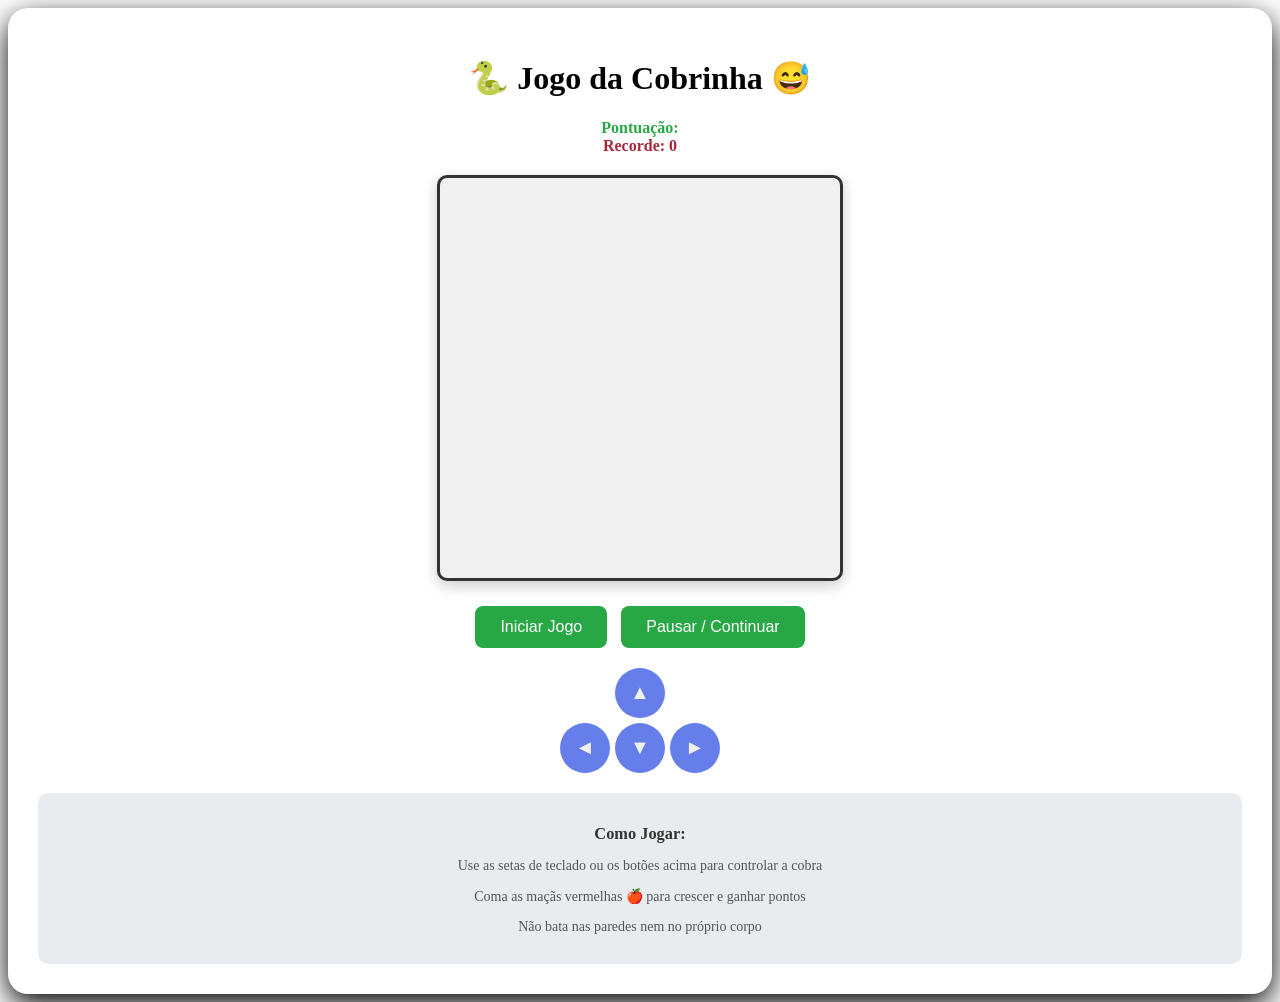
==== index.html @ efb4b83f "llll" ====
<!DOCTYPE html>

<html lang="pt-br">
    <head>
        <meta charset="UTF-8">
        <!--
             <meta charset> Define o conjunto de caracteres (enconding) 
             da página. UTF-8 garante que acentos e caracteres especiais
             apareçam corretamente.
        -->
        <meta name="viewport" content="width=device-width, initial-scale=1.0">
        
        <!--
        <meta viewport>:  esta tag é imortante para sites que devem funcionar
        em dispositivos móveis (celular). width-device -> garate que a
        largura da página vai ser adaptar à largura do dispositivo.
        initial-scale=1 -> não aplica zoom automático ao abrir a página. 
        Sem ela o celular vai tentar mostrar a página como se fosse um computador
        -->
        <title>Jogo da Cobrinha</title>

        <!--
        Estilos e CSS vão ficar abaixo desta linha - Próxima Aual
        -->

        <style>

            .container {
              text-align: center;  
              background-color: white;
              padding: 30px;
              border-radius: 20px;
              box-shadow: 0px 10px 30px black;
            }

            .info {
                font-size: 1em;
            }

            .pontuacao {
                font-weight: bold;
                color: #28a745;
            }

            .recorde {
                font-weight: bold;
                color: #a72839;  
            }

            #canvas{
                border: 3px solid #333;
                border-radius:  10px;
                background-color: #F0F0F0;
                display: block;

                margin: 20px auto;
                box-shadow: 0px 5px 15px rgba(0, 0, 0, 0.2);
            }

            .controles {
                margin-top: 20px;
            }

            button {
                
                font-size: 16px;
                cursor: pointer;
                background-color: #28A745;

                padding: 12px 25px;
                color: white;
                border: none;
                border-radius: 8px;
                margin: 5px;
                transition: all 0.3s ease;
            }

            .teclas{
                display: grid;
                grid-template-columns: repeat(3, 50px);
                gap: 5px;
                justify-content: center;
                margin: 15px auto;
            }

            .tecla{
                width: 50px;
                height: 50px;
                background-color: #667eea;
                color: #F0F0F0;
                border: none;
                cursor: pointer;
                border-radius: 45px;
                font-size: 20px;
                display: flex;
                align-items: center;
                justify-content: center;
                font-weight: bold;
            }

            .tecla:active{
                background-color: #a72839;
            }

            .tecla.vazio{
                background-color: transparent;
                cursor: default;
            }

            .instrucoes {
                margin-top: 20px;
                padding: 15px;
                background-color: #e9ecef;
                border-radius: 10px;
                font-size: 14px;
                color: #555;
            }

            .instrucoes h3 {
                margin-bottom: 10px;
                color: #333;
            }

            /*   
            MEDIA QUERY - adaptação para celular
            É como definir renders diferentes para exibição em cinena (4K) vs 
            Celular na vertical
            */
            @media (max-width: 600px){
                h1 {
                    font-size: 1.8em;
                }
                .info {
                    font-size: 1em;
                }
            }

        </style>
    </head>
    <body>

        <div  class="container">
            <h1>&#128013;  Jogo da Cobrinha &#128517;</h1>

            <div class="info">

                <div class="pontuacao">
                    Pontuação: <span id="pontos"> </span>
                </div>

                <div class="recorde">
                    Recorde: <span id="recorde"> </span>
                </div>

            </div>
            <canvas id="canvas" width="400" height="400">
                <!--
                
                <canvas>: é um elemento especial para desenho 2D ou 3D. Por si só,
                é apenas um retângulo vazio. O JavaScript vai usar o "contexto 2D" 
                para desenhar a cobra, e comida, etc
                -->

            </canvas>

            <div  class="controles">
                
                <button onclick="iniciarJogo()">Iniciar Jogo</button>
                <button onclick="pausarJogo()">Pausar / Continuar</button>

            </div>

            <div class="teclas">

                <div class="tecla vazio"></div>
                <div class="tecla" onclick="mudarDirecao('cima')" >&#9650;</div>
                <div class="tecla vazio"></div>
                <div class="tecla" onclick="mudarDirecao('esquerda')" >&#9668;</div>
                <div class="tecla" onclick="mudarDirecao('baixo')" >&#9660;</div>
                <div class="tecla" onclick="mudarDirecao('direita')" >&#9658;</div>

            </div>

            <div class="instrucoes">
                <h3>Como Jogar:</h3>
                <p>Use as setas de teclado ou os botões acima para controlar a cobra</p>
                <p>Coma as maçãs vermelhas &#127822; para crescer e ganhar pontos</p>
                <p>Não bata nas paredes nem no próprio corpo</p>
            </div>

        </div>

        <script>

            //=============================
            // CONFIGURAÇÕES DO JOGO
            //=============================
            const canvas = document.getElementById('canvas');
            const ctx = canvas.getContext('2d');
            // tamanho de cada quadrado no jogo
            const tamanhoQuadrado = 20;
            // quantos quadrados cabem na largura e altura do espaço 2D
            const quantidadeQuadrados = canvas.width / tamanhoQuadrado;

            //============================
            // Variáveis do Jogo
            //============================
            let cobra;              // Array (vetor) que guarda as posições da cobra
            let direcao;            // Direção atual da cobra
            let proximaDirecao;     // Próxima direção (evita viradas impossíveis)
            let comida;             // Posição da comida
            let pontos;             // Pontuação atual
            let recorde;            // Melhor pontuação
            let jogoAtivo;          // Se o jogo está rodando
            let jogoPausado;        // Se o jogo está pausado
            let intervaloJogo;      // Controla a velocidade do jogo

            //==============================
            // Carregar recorde do Navegador
            //==============================
            recorde = localStorage.getItem('recordeCobrinha') || 0;
            document.getElementById('recorde').textContent = recorde;

            //==============================
            // Função para inicar o Jogo
            //==============================
            function iniciarJogo(){
                cobra = [
                    { x: 10, y: 10},
                    { x: 9,  y: 10},
                    { x: 8,  y: 10},
                ];

                direcao = 'direita';
                proximaDirecao = 'direita';
                pontos = 0;
                jogoAtivo = true;
                jogoPausado = false;

                document.getElementById('pontos').textContent = pontos;

                gerarComida();

                //Limpar o intervalo anterior se existir
                if(intervaloJogo){
                    clearInterval(intervaloJogo);
                }

                //executa a função atualizarJogo a cada 100 milisegundos
                intervaloJogo = setInterval(atualizarJogo, 700);
            }


            //===================================
            // FUNÇÃO PRINCIPAL DO JOGO ( LOOP )
            //===================================
            function atualizarJogo(){
               if(!jogoAtivo || jogoPausado){
                    return;
               }

               direcao = proximaDirecao;
                
               let cabeca = {...cobra[0]} 

               //Mover a cabeça na direção atual
               switch(direcao){
                    case 'cima':
                        cabeca.y--;
                        break;
                    
                    case 'baixo':
                        cabeca.y++;
                        break;

                    case 'esquerda':
                        cabeca.x--;
                        break;

                    case 'direita':
                        cabeca.x++;
                        break;
               }

               // verificar colisão com paredes (esquerda ou direita)
               if(cabeca.x < 0 || cabeca.x >= quantidadeQuadrados){
                    fimDeJogo();
                    return;
               }

               //verificar colisão com paredes (cima ou abaixo)
                if(cabeca.y < 0 || cabeca.y >= quantidadeQuadrados){
                    fimDeJogo();
                    return;
               }


               
               //VERIFICA COLISÃO COM O PROPPRIO CORPO 
                 for(let i = 0; i < cobra.length; i++){
                     let pedacoCorpo = cobra [i];

                     if(cabeca.x === pedacoCorpo.x && cabeca.y === pedacoCorpo.y){
                        fimDeJogo();
                        return;
                     }
                 }







               // adiciona nova cabeça
               cobra.unshift(cabeca);

              if(cabeca.x === comida.x && cabeca.y === comida.y){
                pontos = pontos +1;


                atualizarPainelPontos();
                gerarComida(); 

              }else{
                 cobra.pop();
              }

               desenhar();                
            }
            
            //==============
            // ATUALIZA OS VALORES DO PAINEL DE PONTUAÇÃO + RECORD  
            //=======================================================
            function atualizarPainelPontos(){
               document.getElementById('pontos').textContent = pontos;
                atualizarRecordePontuacao();
            }
             

            //=============================
            // ATUALIZAR OS VALORES DO RECORD DE PONTUAÇÃO
            //==============================
            function atualizarRecordePontos(){
               if(pontos > recorde){
                document.getElementById9('recorde').textContent = pontos;
                localStorage.setItem('recordeCobrinha', pontos);
               }
            }





            //============================
            // FIM DE JOGO
            //============================
            function fimDeJogo(){
                jogoAtivo = false;
                
                clearInterval(intervaloJogo);

                //Desenhar mensagm de FIM DE JOGO
                ctx.fillStyle = 'rgba(0, 0, 0, 0.7)';
                ctx.fillRect(0, 0, canvas.width, canvas.height);

                ctx.fillStyle = 'white';
                ctx.font = 'bold 40px Arial';
                ctx.textAlign = 'center';
                ctx.fillText('FIM DE JOGO', canvas.width / 2, canvas.height / 2);

                ctx.font = '20px Arial';
                ctx.fillText(`Pontuação: ${pontos}`, canvas.width / 2, (canvas.height / 2) + 50);
            }

            //=============================
            //FUNÇÃO PARA DESENHAR OS ELEMENTOS VISUAIS DO JOGO
            //=============================
            function desenhar(){
                // PASSO 1
                //Limpar o fundo do Canvas
                ctx.fillStyle = '#f0f0f0';
                ctx.fillRect(0, 0, canvas.width, canvas.height);

                // PASSO 2
                // Desenhar a grade (linhas de referência)
                ctx.strokeStyle = '#e0e0e0';
                ctx.lineWidth = 0.5;

                for(let i = 0; i <= quantidadeQuadrados; i++){
                        //Linha vertical
                        ctx.beginPath();
                        ctx.moveTo(i * tamanhoQuadrado, 0);
                        ctx.lineTo(i * tamanhoQuadrado, canvas.height);
                        ctx.stroke();

                        //Linha horizontal
                        ctx.beginPath();
                        ctx.moveTo(0, i * tamanhoQuadrado);
                        ctx.lineTo(canvas.width, i * tamanhoQuadrado);
                        ctx.stroke();
                } 

                // ----- PASSO 3: Desenhar a cobra ---------------------
                // forEach: outra forma de percorrer um array
                // "Para cada pedaço da cobra, faça..."
                cobra.forEach( (pedaco, indice) => {

                    let cor_do_pedaco = '#4CAF50';
                    if(indice === 0){
                        cor_do_pedaco = '#2d5016';
                    }
                    ctx.fillStyle = cor_do_pedaco;

                    ctx.fillRect(
                        pedaco.x * tamanhoQuadrado + 1,
                        pedaco.y * tamanhoQuadrado + 1,
                        tamanhoQuadrado -2,
                        tamanhoQuadrado -2
                    );

                    //Brilho (efeito de luz) - pequeno retangulo branco semi-transparente
                    ctx.fillStyle = 'rgba(255, 255, 255, 0.3)';
                    ctx.fillRect(
                        pedaco.x * tamanhoQuadrado + 2,
                        pedaco.y * tamanhoQuadrado + 2,
                        tamanhoQuadrado / 2,
                        tamanhoQuadrado / 2
                    );
                });


               //----  PASSO 4 - Desenhar a comida (círculo vermelho)
               ctx.fillStyle = '#dc3545';
               ctx.beginPath();
               ctx.arc(
                    comida.x * tamanhoQuadrado + tamanhoQuadrado / 2,
                    comida.y * tamanhoQuadrado + tamanhoQuadrado / 2,
                    tamanhoQuadrado / 2 - 2,
                    0,
                    Math.PI * 2
               );

                ctx.fill();
            }

            //=============================
            //==== GERAR COMIDA
            //=============================
            function gerarComida(){
                let posicaoValida = false;

                while(!posicaoValida){
                    //gera uma posição aleatória para a comida
                    comida = {
                        x : Math.floor(Math.random() * quantidadeQuadrados),
                        y : Math.floor(Math.random() * quantidadeQuadrados)
                    }

                    //verificar se a comida não está em cima da cobra
                    posicaoValida = true;
                    
                    for(let pedaco of cobra){
                        if(comida.x === pedaco.x && comida.y === pedaco.y ){
                            posicaoValida = false;
                            break;
                        }
                    }
                }
            }

            //=======================================================
            //  MUDA A DIREÇÃO DA COBRA - CIMA, BAIXO, ESQUE, DIREI
            //=======================================================
            function mudarDirecao(novaDirecao){
              
                if(novaDirecao === 'cima'    &&  direcao !== 'baixo'){
                    proximaDirecao = 'cima';
                }

                if(novaDirecao === 'baixo'    &&  direcao !== 'cima'){
                    proximaDirecao = 'baixo';
                }

                if(novaDirecao === 'esquerda'    &&  direcao !== 'direita'){
                    proximaDirecao = 'esquerda';
                }

                if(novaDirecao === 'direita'    &&  direcao !== 'esquerda'){
                    proximaDirecao = 'direita';
                }
            }
            

            //============================
            //    PAUSAR O JOGO
            //============================
            function pausarJogo(){
                if(!jogoAtivo){
                    return;
                }

                jogoPausado = !jogoPausado;

                if(jogoPausado){
                    clearInterval(intervaloJogo);

                    ctx.fillStyle = 'rgba(0, 0, 0, 0.7)';
                    ctx.fillRect(0, 0, canvas.width, canvas.height);

                    ctx.fillStyle = 'white';
                    ctx.font = '30px Arial';
                    ctx.textAlign = 'center';
                    ctx.fillText('PAUSADO!', canvas.width/2, canvas.height/2); 
                    
                }else{
                    intervaloJogo = setInterval(atualizarJogo, 500);
                }
              }

            //===========================
            //==== CONTROLE DE TECLADO
            //===========================
           document.addEventListener('keydown', function(event){
               
                if(event.key === 'ArrowDown'){
                    event.preventDefault();
                    mudarDirecao('baixo');
                }else if(event.key === 'ArrowUp'){
                    event.preventDefault();
                    mudarDirecao('cima');
                }else if(event.key === 'ArrowLeft'){
                    event.preventDefault();
                    mudarDirecao('esquerda');
                }else if(event.key === 'ArrowRight'){
                    event.preventDefault();
                    mudarDirecao('direita');
                }else if(event.key === ' '){
                    event.preventDefault();
                    pausarJogo();
                }
           });


        </script>

    </body>
</html>
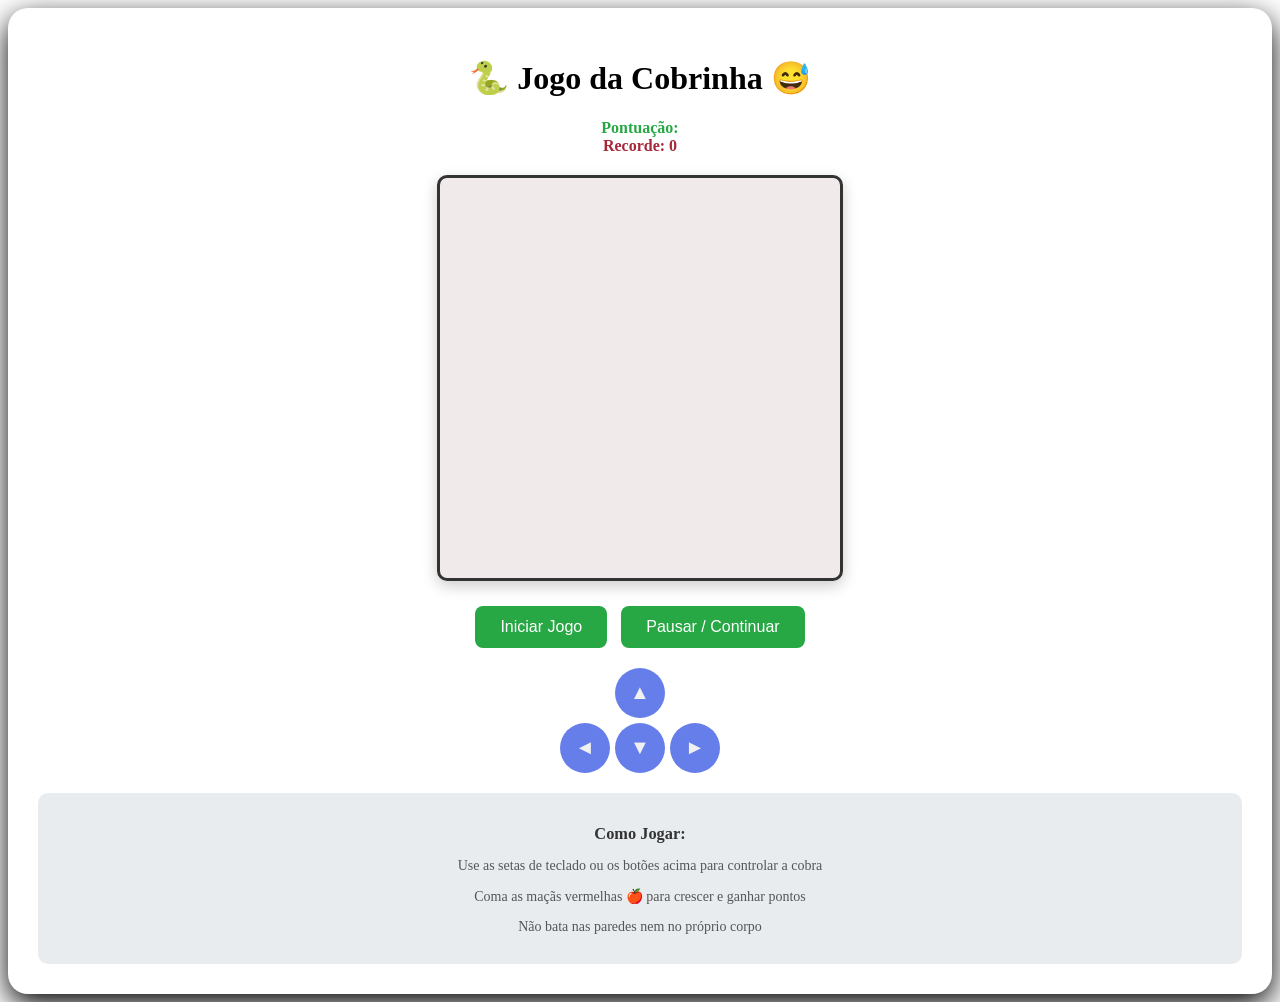
==== commit faf1c71f: "kkk" ====
--- a/index.html
+++ b/index.html
@@ -27,7 +27,7 @@
 
             .container {
               text-align: center;  
-              background-color: white;
+              background-color: rgb(255, 255, 255);
               padding: 30px;
               border-radius: 20px;
               box-shadow: 0px 10px 30px black;
@@ -50,9 +50,8 @@
             #canvas{
                 border: 3px solid #333;
                 border-radius:  10px;
-                background-color: #F0F0F0;
+                background-color: #f1eaea;
                 display: block;
-
                 margin: 20px auto;
                 box-shadow: 0px 5px 15px rgba(0, 0, 0, 0.2);
             }
@@ -213,7 +212,8 @@
             let recorde;            // Melhor pontuação
             let jogoAtivo;          // Se o jogo está rodando
             let jogoPausado;        // Se o jogo está pausado
-            let intervaloJogo;      // Controla a velocidade do jogo
+            let intervaloJogo;      // Controla o fluxo de execução principal, loop
+            let velocidade;         // Controla Velocidade do Jogo
 
             //==============================
             // Carregar recorde do Navegador
@@ -225,6 +225,7 @@
             // Função para inicar o Jogo
             //==============================
             function iniciarJogo(){
+                velocidade = 400;
                 cobra = [
                     { x: 10, y: 10},
                     { x: 9,  y: 10},
@@ -247,7 +248,7 @@
                 }
 
                 //executa a função atualizarJogo a cada 100 milisegundos
-                intervaloJogo = setInterval(atualizarJogo, 700);
+                intervaloJogo = setInterval(atualizarJogo, velocidade);
             }
 
 
@@ -294,64 +295,57 @@
                     return;
                }
 
-
-               
-               //VERIFICA COLISÃO COM O PROPPRIO CORPO 
-                 for(let i = 0; i < cobra.length; i++){
-                     let pedacoCorpo = cobra [i];
-
+               // verifica colisão com o próprio corpo
+               for(let i = 0;  i < cobra.length; i++){
+                    let pedacoCorpo = cobra[i];
+                    
                      if(cabeca.x === pedacoCorpo.x && cabeca.y === pedacoCorpo.y){
                         fimDeJogo();
                         return;
-                     }
-                 }
-
-
-
-
-
-
+                    }
+               }
 
                // adiciona nova cabeça
                cobra.unshift(cabeca);
-
-              if(cabeca.x === comida.x && cabeca.y === comida.y){
-                pontos = pontos +1;
-
-
-                atualizarPainelPontos();
-                gerarComida(); 
-
-              }else{
-                 cobra.pop();
-              }
-
+               if(cabeca.x === comida.x && cabeca.y === comida.y){
+                    pontos = pontos + 1;
+
+                    atualizarPainelPontos();
+                    gerarComida();
+                    incrementoVelocidade(); //TODO - Novo
+               }else{
+                  cobra.pop();
+               }
                desenhar();                
             }
+
+            function incrementoVelocidade(){
+                if(intervaloJogo){
+                    clearInterval(intervaloJogo);
+                }
+                velocidade = velocidade - 50;
+                intervaloJogo = setInterval(atualizarJogo, velocidade);
+            }
+
+            //============================
+            // ATUALIZA OS VALORES DO PAINEL DE PONTUAÇÃO + RECORD
+            //============================
+            function atualizarPainelPontos(){
+                document.getElementById('pontos').textContent = pontos;
+                atualizarRecordePontuacao();
+            }
+
+            //============================
+            // ATUALIZA OS VALORES DO RECORD DE PONTUAÇÃO
+            //============================
+            function atualizarRecordePontuacao(){
+                if(pontos > recorde){
+                    document.getElementById('recorde').textContent = pontos;
+                    localStorage.setItem('recordeCobrinha', pontos);
+                }
+            }
             
-            //==============
-            // ATUALIZA OS VALORES DO PAINEL DE PONTUAÇÃO + RECORD  
-            //=======================================================
-            function atualizarPainelPontos(){
-               document.getElementById('pontos').textContent = pontos;
-                atualizarRecordePontuacao();
-            }
-             
-
-            //=============================
-            // ATUALIZAR OS VALORES DO RECORD DE PONTUAÇÃO
-            //==============================
-            function atualizarRecordePontos(){
-               if(pontos > recorde){
-                document.getElementById9('recorde').textContent = pontos;
-                localStorage.setItem('recordeCobrinha', pontos);
-               }
-            }
-
-
-
-
-
+            
             //============================
             // FIM DE JOGO
             //============================
@@ -469,9 +463,9 @@
                 }
             }
 
-            //=======================================================
-            //  MUDA A DIREÇÃO DA COBRA - CIMA, BAIXO, ESQUE, DIREI
-            //=======================================================
+            //============================
+            //=====  MUDA A DIREÇÃO DA COBRA - CIMA, BAIXO, ESQUE, DIREI
+            //=============================
             function mudarDirecao(novaDirecao){
               
                 if(novaDirecao === 'cima'    &&  direcao !== 'baixo'){
@@ -493,7 +487,7 @@
             
 
             //============================
-            //    PAUSAR O JOGO
+            //==== PAUSAR O JOGO
             //============================
             function pausarJogo(){
                 if(!jogoAtivo){
@@ -514,9 +508,9 @@
                     ctx.fillText('PAUSADO!', canvas.width/2, canvas.height/2); 
                     
                 }else{
-                    intervaloJogo = setInterval(atualizarJogo, 500);
-                }
-              }
+                    intervaloJogo = setInterval(atualizarJogo, velocidade);
+                }
+            }
 
             //===========================
             //==== CONTROLE DE TECLADO
@@ -545,4 +539,6 @@
         </script>
 
     </body>
-</html>+    </html>
+
+           
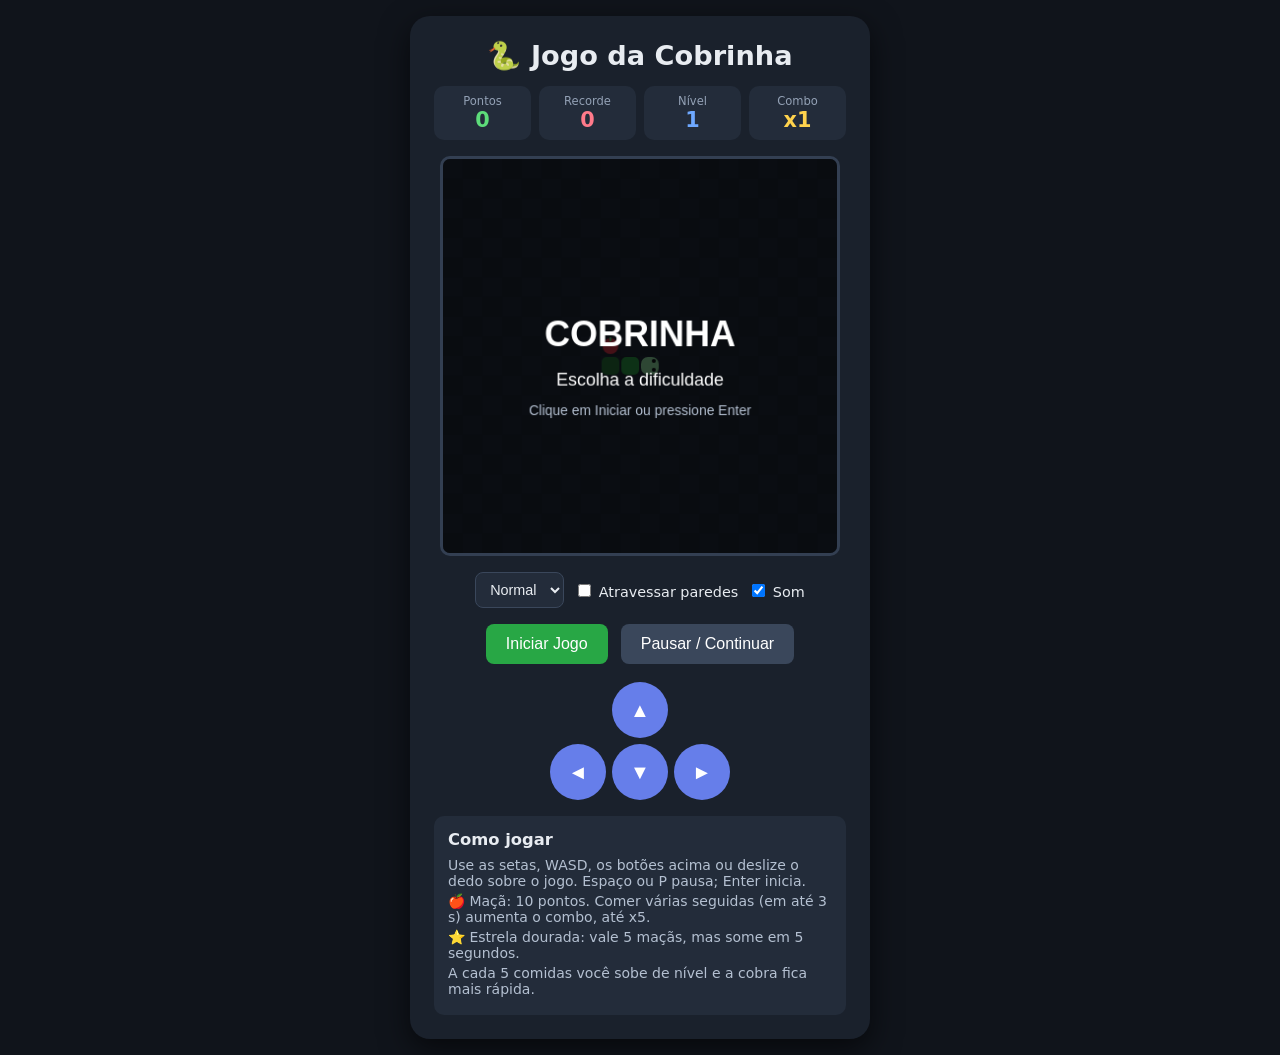
==== commit 3165245e: "versão claude" ====
--- a/index.html
+++ b/index.html
@@ -1,544 +1,533 @@
 <!DOCTYPE html>
-
 <html lang="pt-br">
-    <head>
-        <meta charset="UTF-8">
-        <!--
-             <meta charset> Define o conjunto de caracteres (enconding) 
-             da página. UTF-8 garante que acentos e caracteres especiais
-             apareçam corretamente.
-        -->
-        <meta name="viewport" content="width=device-width, initial-scale=1.0">
-        
-        <!--
-        <meta viewport>:  esta tag é imortante para sites que devem funcionar
-        em dispositivos móveis (celular). width-device -> garate que a
-        largura da página vai ser adaptar à largura do dispositivo.
-        initial-scale=1 -> não aplica zoom automático ao abrir a página. 
-        Sem ela o celular vai tentar mostrar a página como se fosse um computador
-        -->
-        <title>Jogo da Cobrinha</title>
-
-        <!--
-        Estilos e CSS vão ficar abaixo desta linha - Próxima Aual
-        -->
-
-        <style>
-
-            .container {
-              text-align: center;  
-              background-color: rgb(255, 255, 255);
-              padding: 30px;
-              border-radius: 20px;
-              box-shadow: 0px 10px 30px black;
-            }
-
-            .info {
-                font-size: 1em;
-            }
-
-            .pontuacao {
-                font-weight: bold;
-                color: #28a745;
-            }
-
-            .recorde {
-                font-weight: bold;
-                color: #a72839;  
-            }
-
-            #canvas{
-                border: 3px solid #333;
-                border-radius:  10px;
-                background-color: #f1eaea;
-                display: block;
-                margin: 20px auto;
-                box-shadow: 0px 5px 15px rgba(0, 0, 0, 0.2);
-            }
-
-            .controles {
-                margin-top: 20px;
-            }
-
-            button {
-                
-                font-size: 16px;
-                cursor: pointer;
-                background-color: #28A745;
-
-                padding: 12px 25px;
-                color: white;
-                border: none;
-                border-radius: 8px;
-                margin: 5px;
-                transition: all 0.3s ease;
-            }
-
-            .teclas{
-                display: grid;
-                grid-template-columns: repeat(3, 50px);
-                gap: 5px;
-                justify-content: center;
-                margin: 15px auto;
-            }
-
-            .tecla{
-                width: 50px;
-                height: 50px;
-                background-color: #667eea;
-                color: #F0F0F0;
-                border: none;
-                cursor: pointer;
-                border-radius: 45px;
-                font-size: 20px;
-                display: flex;
-                align-items: center;
-                justify-content: center;
-                font-weight: bold;
-            }
-
-            .tecla:active{
-                background-color: #a72839;
-            }
-
-            .tecla.vazio{
-                background-color: transparent;
-                cursor: default;
-            }
-
-            .instrucoes {
-                margin-top: 20px;
-                padding: 15px;
-                background-color: #e9ecef;
-                border-radius: 10px;
-                font-size: 14px;
-                color: #555;
-            }
-
-            .instrucoes h3 {
-                margin-bottom: 10px;
-                color: #333;
-            }
-
-            /*   
-            MEDIA QUERY - adaptação para celular
-            É como definir renders diferentes para exibição em cinena (4K) vs 
-            Celular na vertical
-            */
-            @media (max-width: 600px){
-                h1 {
-                    font-size: 1.8em;
-                }
-                .info {
-                    font-size: 1em;
-                }
-            }
-
-        </style>
-    </head>
-    <body>
-
-        <div  class="container">
-            <h1>&#128013;  Jogo da Cobrinha &#128517;</h1>
-
-            <div class="info">
-
-                <div class="pontuacao">
-                    Pontuação: <span id="pontos"> </span>
-                </div>
-
-                <div class="recorde">
-                    Recorde: <span id="recorde"> </span>
-                </div>
-
-            </div>
-            <canvas id="canvas" width="400" height="400">
-                <!--
-                
-                <canvas>: é um elemento especial para desenho 2D ou 3D. Por si só,
-                é apenas um retângulo vazio. O JavaScript vai usar o "contexto 2D" 
-                para desenhar a cobra, e comida, etc
-                -->
-
-            </canvas>
-
-            <div  class="controles">
-                
-                <button onclick="iniciarJogo()">Iniciar Jogo</button>
-                <button onclick="pausarJogo()">Pausar / Continuar</button>
-
-            </div>
-
-            <div class="teclas">
-
-                <div class="tecla vazio"></div>
-                <div class="tecla" onclick="mudarDirecao('cima')" >&#9650;</div>
-                <div class="tecla vazio"></div>
-                <div class="tecla" onclick="mudarDirecao('esquerda')" >&#9668;</div>
-                <div class="tecla" onclick="mudarDirecao('baixo')" >&#9660;</div>
-                <div class="tecla" onclick="mudarDirecao('direita')" >&#9658;</div>
-
-            </div>
-
-            <div class="instrucoes">
-                <h3>Como Jogar:</h3>
-                <p>Use as setas de teclado ou os botões acima para controlar a cobra</p>
-                <p>Coma as maçãs vermelhas &#127822; para crescer e ganhar pontos</p>
-                <p>Não bata nas paredes nem no próprio corpo</p>
-            </div>
-
-        </div>
-
-        <script>
-
-            //=============================
-            // CONFIGURAÇÕES DO JOGO
-            //=============================
-            const canvas = document.getElementById('canvas');
-            const ctx = canvas.getContext('2d');
-            // tamanho de cada quadrado no jogo
-            const tamanhoQuadrado = 20;
-            // quantos quadrados cabem na largura e altura do espaço 2D
-            const quantidadeQuadrados = canvas.width / tamanhoQuadrado;
-
-            //============================
-            // Variáveis do Jogo
-            //============================
-            let cobra;              // Array (vetor) que guarda as posições da cobra
-            let direcao;            // Direção atual da cobra
-            let proximaDirecao;     // Próxima direção (evita viradas impossíveis)
-            let comida;             // Posição da comida
-            let pontos;             // Pontuação atual
-            let recorde;            // Melhor pontuação
-            let jogoAtivo;          // Se o jogo está rodando
-            let jogoPausado;        // Se o jogo está pausado
-            let intervaloJogo;      // Controla o fluxo de execução principal, loop
-            let velocidade;         // Controla Velocidade do Jogo
-
-            //==============================
-            // Carregar recorde do Navegador
-            //==============================
-            recorde = localStorage.getItem('recordeCobrinha') || 0;
-            document.getElementById('recorde').textContent = recorde;
-
-            //==============================
-            // Função para inicar o Jogo
-            //==============================
-            function iniciarJogo(){
-                velocidade = 400;
-                cobra = [
-                    { x: 10, y: 10},
-                    { x: 9,  y: 10},
-                    { x: 8,  y: 10},
-                ];
-
-                direcao = 'direita';
-                proximaDirecao = 'direita';
-                pontos = 0;
-                jogoAtivo = true;
-                jogoPausado = false;
-
-                document.getElementById('pontos').textContent = pontos;
-
-                gerarComida();
-
-                //Limpar o intervalo anterior se existir
-                if(intervaloJogo){
-                    clearInterval(intervaloJogo);
-                }
-
-                //executa a função atualizarJogo a cada 100 milisegundos
-                intervaloJogo = setInterval(atualizarJogo, velocidade);
-            }
-
-
-            //===================================
-            // FUNÇÃO PRINCIPAL DO JOGO ( LOOP )
-            //===================================
-            function atualizarJogo(){
-               if(!jogoAtivo || jogoPausado){
-                    return;
-               }
-
-               direcao = proximaDirecao;
-                
-               let cabeca = {...cobra[0]} 
-
-               //Mover a cabeça na direção atual
-               switch(direcao){
-                    case 'cima':
-                        cabeca.y--;
-                        break;
-                    
-                    case 'baixo':
-                        cabeca.y++;
-                        break;
-
-                    case 'esquerda':
-                        cabeca.x--;
-                        break;
-
-                    case 'direita':
-                        cabeca.x++;
-                        break;
-               }
-
-               // verificar colisão com paredes (esquerda ou direita)
-               if(cabeca.x < 0 || cabeca.x >= quantidadeQuadrados){
-                    fimDeJogo();
-                    return;
-               }
-
-               //verificar colisão com paredes (cima ou abaixo)
-                if(cabeca.y < 0 || cabeca.y >= quantidadeQuadrados){
-                    fimDeJogo();
-                    return;
-               }
-
-               // verifica colisão com o próprio corpo
-               for(let i = 0;  i < cobra.length; i++){
-                    let pedacoCorpo = cobra[i];
-                    
-                     if(cabeca.x === pedacoCorpo.x && cabeca.y === pedacoCorpo.y){
-                        fimDeJogo();
-                        return;
-                    }
-               }
-
-               // adiciona nova cabeça
-               cobra.unshift(cabeca);
-               if(cabeca.x === comida.x && cabeca.y === comida.y){
-                    pontos = pontos + 1;
-
-                    atualizarPainelPontos();
-                    gerarComida();
-                    incrementoVelocidade(); //TODO - Novo
-               }else{
-                  cobra.pop();
-               }
-               desenhar();                
-            }
-
-            function incrementoVelocidade(){
-                if(intervaloJogo){
-                    clearInterval(intervaloJogo);
-                }
-                velocidade = velocidade - 50;
-                intervaloJogo = setInterval(atualizarJogo, velocidade);
-            }
-
-            //============================
-            // ATUALIZA OS VALORES DO PAINEL DE PONTUAÇÃO + RECORD
-            //============================
-            function atualizarPainelPontos(){
-                document.getElementById('pontos').textContent = pontos;
-                atualizarRecordePontuacao();
-            }
-
-            //============================
-            // ATUALIZA OS VALORES DO RECORD DE PONTUAÇÃO
-            //============================
-            function atualizarRecordePontuacao(){
-                if(pontos > recorde){
-                    document.getElementById('recorde').textContent = pontos;
-                    localStorage.setItem('recordeCobrinha', pontos);
-                }
-            }
-            
-            
-            //============================
-            // FIM DE JOGO
-            //============================
-            function fimDeJogo(){
-                jogoAtivo = false;
-                
-                clearInterval(intervaloJogo);
-
-                //Desenhar mensagm de FIM DE JOGO
-                ctx.fillStyle = 'rgba(0, 0, 0, 0.7)';
-                ctx.fillRect(0, 0, canvas.width, canvas.height);
-
-                ctx.fillStyle = 'white';
-                ctx.font = 'bold 40px Arial';
-                ctx.textAlign = 'center';
-                ctx.fillText('FIM DE JOGO', canvas.width / 2, canvas.height / 2);
-
-                ctx.font = '20px Arial';
-                ctx.fillText(`Pontuação: ${pontos}`, canvas.width / 2, (canvas.height / 2) + 50);
-            }
-
-            //=============================
-            //FUNÇÃO PARA DESENHAR OS ELEMENTOS VISUAIS DO JOGO
-            //=============================
-            function desenhar(){
-                // PASSO 1
-                //Limpar o fundo do Canvas
-                ctx.fillStyle = '#f0f0f0';
-                ctx.fillRect(0, 0, canvas.width, canvas.height);
-
-                // PASSO 2
-                // Desenhar a grade (linhas de referência)
-                ctx.strokeStyle = '#e0e0e0';
-                ctx.lineWidth = 0.5;
-
-                for(let i = 0; i <= quantidadeQuadrados; i++){
-                        //Linha vertical
-                        ctx.beginPath();
-                        ctx.moveTo(i * tamanhoQuadrado, 0);
-                        ctx.lineTo(i * tamanhoQuadrado, canvas.height);
-                        ctx.stroke();
-
-                        //Linha horizontal
-                        ctx.beginPath();
-                        ctx.moveTo(0, i * tamanhoQuadrado);
-                        ctx.lineTo(canvas.width, i * tamanhoQuadrado);
-                        ctx.stroke();
-                } 
-
-                // ----- PASSO 3: Desenhar a cobra ---------------------
-                // forEach: outra forma de percorrer um array
-                // "Para cada pedaço da cobra, faça..."
-                cobra.forEach( (pedaco, indice) => {
-
-                    let cor_do_pedaco = '#4CAF50';
-                    if(indice === 0){
-                        cor_do_pedaco = '#2d5016';
-                    }
-                    ctx.fillStyle = cor_do_pedaco;
-
-                    ctx.fillRect(
-                        pedaco.x * tamanhoQuadrado + 1,
-                        pedaco.y * tamanhoQuadrado + 1,
-                        tamanhoQuadrado -2,
-                        tamanhoQuadrado -2
-                    );
-
-                    //Brilho (efeito de luz) - pequeno retangulo branco semi-transparente
-                    ctx.fillStyle = 'rgba(255, 255, 255, 0.3)';
-                    ctx.fillRect(
-                        pedaco.x * tamanhoQuadrado + 2,
-                        pedaco.y * tamanhoQuadrado + 2,
-                        tamanhoQuadrado / 2,
-                        tamanhoQuadrado / 2
-                    );
-                });
-
-
-               //----  PASSO 4 - Desenhar a comida (círculo vermelho)
-               ctx.fillStyle = '#dc3545';
-               ctx.beginPath();
-               ctx.arc(
-                    comida.x * tamanhoQuadrado + tamanhoQuadrado / 2,
-                    comida.y * tamanhoQuadrado + tamanhoQuadrado / 2,
-                    tamanhoQuadrado / 2 - 2,
-                    0,
-                    Math.PI * 2
-               );
-
-                ctx.fill();
-            }
-
-            //=============================
-            //==== GERAR COMIDA
-            //=============================
-            function gerarComida(){
-                let posicaoValida = false;
-
-                while(!posicaoValida){
-                    //gera uma posição aleatória para a comida
-                    comida = {
-                        x : Math.floor(Math.random() * quantidadeQuadrados),
-                        y : Math.floor(Math.random() * quantidadeQuadrados)
-                    }
-
-                    //verificar se a comida não está em cima da cobra
-                    posicaoValida = true;
-                    
-                    for(let pedaco of cobra){
-                        if(comida.x === pedaco.x && comida.y === pedaco.y ){
-                            posicaoValida = false;
-                            break;
-                        }
-                    }
-                }
-            }
-
-            //============================
-            //=====  MUDA A DIREÇÃO DA COBRA - CIMA, BAIXO, ESQUE, DIREI
-            //=============================
-            function mudarDirecao(novaDirecao){
-              
-                if(novaDirecao === 'cima'    &&  direcao !== 'baixo'){
-                    proximaDirecao = 'cima';
-                }
-
-                if(novaDirecao === 'baixo'    &&  direcao !== 'cima'){
-                    proximaDirecao = 'baixo';
-                }
-
-                if(novaDirecao === 'esquerda'    &&  direcao !== 'direita'){
-                    proximaDirecao = 'esquerda';
-                }
-
-                if(novaDirecao === 'direita'    &&  direcao !== 'esquerda'){
-                    proximaDirecao = 'direita';
-                }
-            }
-            
-
-            //============================
-            //==== PAUSAR O JOGO
-            //============================
-            function pausarJogo(){
-                if(!jogoAtivo){
-                    return;
-                }
-
-                jogoPausado = !jogoPausado;
-
-                if(jogoPausado){
-                    clearInterval(intervaloJogo);
-
-                    ctx.fillStyle = 'rgba(0, 0, 0, 0.7)';
-                    ctx.fillRect(0, 0, canvas.width, canvas.height);
-
-                    ctx.fillStyle = 'white';
-                    ctx.font = '30px Arial';
-                    ctx.textAlign = 'center';
-                    ctx.fillText('PAUSADO!', canvas.width/2, canvas.height/2); 
-                    
-                }else{
-                    intervaloJogo = setInterval(atualizarJogo, velocidade);
-                }
-            }
-
-            //===========================
-            //==== CONTROLE DE TECLADO
-            //===========================
-           document.addEventListener('keydown', function(event){
-               
-                if(event.key === 'ArrowDown'){
-                    event.preventDefault();
-                    mudarDirecao('baixo');
-                }else if(event.key === 'ArrowUp'){
-                    event.preventDefault();
-                    mudarDirecao('cima');
-                }else if(event.key === 'ArrowLeft'){
-                    event.preventDefault();
-                    mudarDirecao('esquerda');
-                }else if(event.key === 'ArrowRight'){
-                    event.preventDefault();
-                    mudarDirecao('direita');
-                }else if(event.key === ' '){
-                    event.preventDefault();
-                    pausarJogo();
-                }
-           });
-
-
-        </script>
-
-    </body>
-    </html>
-
-           +<head>
+<meta charset="UTF-8">
+<meta name="viewport" content="width=device-width, initial-scale=1.0">
+<title>Jogo da Cobrinha</title>
+<style>
+    * { box-sizing: border-box; }
+    body {
+        margin: 0; min-height: 100vh; padding: 16px;
+        display: flex; align-items: center; justify-content: center;
+        background: #10141b; color: #e8ecf1;
+        font-family: system-ui, -apple-system, "Segoe UI", Roboto, sans-serif;
+    }
+    .container {
+        text-align: center; width: 100%; max-width: 460px;
+        background: #1a212c; padding: 24px; border-radius: 20px;
+        box-shadow: 0 10px 30px rgba(0, 0, 0, .6);
+    }
+    h1 { margin: 0 0 14px; font-size: 1.7em; }
+
+    .info { display: grid; grid-template-columns: repeat(4, 1fr); gap: 8px; }
+    .stat { background: #232c3a; border-radius: 10px; padding: 8px 4px; }
+    .stat small { display: block; font-size: .72em; color: #93a1b5; }
+    .stat span { font-size: 1.3em; font-weight: bold; }
+    #pontos { color: #5ddc7a; }
+    #recorde { color: #ff7a8a; }
+    #nivel { color: #6ea8ff; }
+    #combo { color: #ffd34d; }
+
+    #canvas {
+        display: block; margin: 16px auto; width: 100%; max-width: 400px; height: auto;
+        border: 3px solid #333f52; border-radius: 10px;
+        touch-action: none; /* permite deslizar o dedo sem rolar a página */
+    }
+    #canvas.tremer { animation: tremer .35s; }
+    @keyframes tremer {
+        20% { transform: translateX(-6px); } 40% { transform: translateX(6px); }
+        60% { transform: translateX(-4px); } 80% { transform: translateX(4px); }
+    }
+
+    .opcoes { display: flex; flex-wrap: wrap; gap: 10px; justify-content: center; align-items: center; font-size: .9em; }
+    select {
+        background: #232c3a; color: inherit; border: 1px solid #3a475b;
+        border-radius: 8px; padding: 8px 10px; font-size: 1em;
+    }
+    label { cursor: pointer; }
+
+    .controles { margin-top: 12px; }
+    button {
+        font-size: 16px; cursor: pointer; background: #28a745; color: #fff;
+        padding: 11px 20px; border: none; border-radius: 8px; margin: 4px;
+        transition: filter .2s;
+    }
+    button:hover { filter: brightness(1.15); }
+    button.sec { background: #3a475b; }
+    button:focus-visible, select:focus-visible { outline: 3px solid #6ea8ff; outline-offset: 2px; }
+
+    .teclas { display: grid; grid-template-columns: repeat(3, 56px); gap: 6px; justify-content: center; margin: 14px auto; }
+    .tecla {
+        width: 56px; height: 56px; padding: 0; margin: 0; border-radius: 50%;
+        background: #667eea; font-size: 20px; touch-action: manipulation;
+    }
+    .tecla:active { background: #a72839; }
+    .vazio { visibility: hidden; }
+
+    .instrucoes {
+        margin-top: 16px; padding: 14px; background: #232c3a; border-radius: 10px;
+        font-size: 14px; color: #b4c0d1; text-align: left;
+    }
+    .instrucoes h3 { margin: 0 0 8px; color: #e8ecf1; }
+    .instrucoes p { margin: 4px 0; }
+
+    @media (max-width: 600px) {
+        .container { padding: 16px; }
+        h1 { font-size: 1.4em; }
+    }
+    @media (prefers-reduced-motion: reduce) { #canvas.tremer { animation: none; } }
+</style>
+</head>
+<body>
+<div class="container">
+    <h1>&#128013; Jogo da Cobrinha</h1>
+
+    <div class="info">
+        <div class="stat"><small>Pontos</small><span id="pontos">0</span></div>
+        <div class="stat"><small>Recorde</small><span id="recorde">0</span></div>
+        <div class="stat"><small>Nível</small><span id="nivel">1</span></div>
+        <div class="stat"><small>Combo</small><span id="combo">x1</span></div>
+    </div>
+
+    <canvas id="canvas" width="400" height="400"></canvas>
+
+    <div class="opcoes">
+        <select id="dificuldade" aria-label="Dificuldade">
+            <option value="facil">Fácil</option>
+            <option value="normal" selected>Normal</option>
+            <option value="dificil">Difícil</option>
+        </select>
+        <label><input type="checkbox" id="atravessar"> Atravessar paredes</label>
+        <label><input type="checkbox" id="som" checked> Som</label>
+    </div>
+
+    <div class="controles">
+        <button id="btnIniciar">Iniciar Jogo</button>
+        <button id="btnPausar" class="sec">Pausar / Continuar</button>
+    </div>
+
+    <div class="teclas">
+        <div class="tecla vazio"></div>
+        <button class="tecla" data-dir="cima" aria-label="Cima">&#9650;</button>
+        <div class="tecla vazio"></div>
+        <button class="tecla" data-dir="esquerda" aria-label="Esquerda">&#9668;</button>
+        <button class="tecla" data-dir="baixo" aria-label="Baixo">&#9660;</button>
+        <button class="tecla" data-dir="direita" aria-label="Direita">&#9658;</button>
+    </div>
+
+    <div class="instrucoes">
+        <h3>Como jogar</h3>
+        <p>Use as setas, WASD, os botões acima ou deslize o dedo sobre o jogo. Espaço ou P pausa; Enter inicia.</p>
+        <p>&#127822; Maçã: 10 pontos. Comer várias seguidas (em até 3 s) aumenta o combo, até x5.</p>
+        <p>&#11088; Estrela dourada: vale 5 maçãs, mas some em 5 segundos.</p>
+        <p>A cada 5 comidas você sobe de nível e a cobra fica mais rápida.</p>
+    </div>
+</div>
+
+<script>
+//=============================
+// CONFIGURAÇÕES
+//=============================
+const canvas = document.getElementById('canvas');
+const ctx = canvas.getContext('2d');
+const tamanhoQuadrado = 20;
+const quantidadeQuadrados = canvas.width / tamanhoQuadrado;
+
+// vel = intervalo inicial (ms), min = intervalo mínimo (ms), mult = multiplicador de pontos
+const DIFICULDADES = {
+    facil:   { vel: 180, min: 90, mult: 1 },
+    normal:  { vel: 140, min: 65, mult: 2 },
+    dificil: { vel: 100, min: 45, mult: 3 }
+};
+const COMIDAS_POR_NIVEL = 5;
+const DURACAO_ESPECIAL = 5000;   // ms
+const JANELA_COMBO = 3000;       // ms
+
+//=============================
+// VARIÁVEIS DO JOGO
+//=============================
+let cobra, direcao, filaDirecoes, comida, especial;
+let pontos, comidas, nivel, combo, ultimaComida, recorde;
+let jogoAtivo = false, jogoPausado = false, velocidade, temporizador;
+
+const el = id => document.getElementById(id);
+
+//=============================
+// ARMAZENAMENTO (com proteção contra erros)
+//=============================
+function chaveRecorde() {
+    return 'recordeCobrinha_' + el('dificuldade').value + (el('atravessar').checked ? '_livre' : '');
+}
+function carregarRecorde() {
+    try { recorde = Number(localStorage.getItem(chaveRecorde())) || 0; }
+    catch (e) { recorde = 0; }
+    el('recorde').textContent = recorde;
+}
+function salvarRecorde() {
+    try { localStorage.setItem(chaveRecorde(), recorde); } catch (e) {}
+}
+
+//=============================
+// SOM (gerado pelo navegador, sem arquivos)
+//=============================
+let audioCtx;
+function beep(freq, dur = 0.1, tipo = 'square') {
+    if (!el('som').checked) return;
+    try {
+        audioCtx = audioCtx || new (window.AudioContext || window.webkitAudioContext)();
+        const osc = audioCtx.createOscillator();
+        const gain = audioCtx.createGain();
+        osc.type = tipo;
+        osc.frequency.value = freq;
+        gain.gain.setValueAtTime(0.08, audioCtx.currentTime);
+        gain.gain.exponentialRampToValueAtTime(0.001, audioCtx.currentTime + dur);
+        osc.connect(gain);
+        gain.connect(audioCtx.destination);
+        osc.start();
+        osc.stop(audioCtx.currentTime + dur);
+    } catch (e) {}
+}
+
+//=============================
+// PREPARAR / INICIAR
+//=============================
+function prepararJogo() {
+    cobra = [{ x: 10, y: 10 }, { x: 9, y: 10 }, { x: 8, y: 10 }];
+    direcao = 'direita';
+    filaDirecoes = [];
+    pontos = 0; comidas = 0; nivel = 1; combo = 1; ultimaComida = 0;
+    especial = null;
+    velocidade = DIFICULDADES[el('dificuldade').value].vel;
+    gerarComida();
+    atualizarPainel();
+    carregarRecorde();
+}
+
+function iniciarJogo() {
+    clearTimeout(temporizador);
+    prepararJogo();
+    jogoAtivo = true;
+    jogoPausado = false;
+    el('dificuldade').disabled = true;
+    el('atravessar').disabled = true;
+    desenhar();
+    agendar();
+    beep(520, 0.12);
+}
+
+// setTimeout em vez de setInterval: a velocidade pode mudar a cada passo
+function agendar() {
+    clearTimeout(temporizador);
+    temporizador = setTimeout(atualizarJogo, velocidade);
+}
+
+//=============================
+// LOOP PRINCIPAL
+//=============================
+function atualizarJogo() {
+    if (!jogoAtivo || jogoPausado) return;
+
+    if (filaDirecoes.length) direcao = filaDirecoes.shift();
+
+    const cabeca = { ...cobra[0] };
+    if (direcao === 'cima') cabeca.y--;
+    else if (direcao === 'baixo') cabeca.y++;
+    else if (direcao === 'esquerda') cabeca.x--;
+    else if (direcao === 'direita') cabeca.x++;
+
+    // Paredes: atravessar (modo livre) ou perder
+    const fora = cabeca.x < 0 || cabeca.x >= quantidadeQuadrados ||
+                 cabeca.y < 0 || cabeca.y >= quantidadeQuadrados;
+    if (fora) {
+        if (el('atravessar').checked) {
+            cabeca.x = (cabeca.x + quantidadeQuadrados) % quantidadeQuadrados;
+            cabeca.y = (cabeca.y + quantidadeQuadrados) % quantidadeQuadrados;
+        } else {
+            fimDeJogo(false);
+            return;
+        }
+    }
+
+    const agora = Date.now();
+    if (especial && agora > especial.expira) especial = null;
+
+    const comeuComida = cabeca.x === comida.x && cabeca.y === comida.y;
+    const comeuEspecial = especial && cabeca.x === especial.x && cabeca.y === especial.y;
+
+    // A ponta da cauda sai do lugar neste passo, então só conta como colisão se a cobra crescer
+    const corpo = (comeuComida || comeuEspecial) ? cobra : cobra.slice(0, -1);
+    if (corpo.some(p => p.x === cabeca.x && p.y === cabeca.y)) {
+        fimDeJogo(false);
+        return;
+    }
+
+    cobra.unshift(cabeca);
+
+    if (comeuComida) {
+        combo = (agora - ultimaComida < JANELA_COMBO) ? Math.min(combo + 1, 5) : 1;
+        ultimaComida = agora;
+        pontos += 10 * DIFICULDADES[el('dificuldade').value].mult * combo;
+        comidas++;
+        beep(660 + combo * 60, 0.1);
+
+        if (comidas % COMIDAS_POR_NIVEL === 0) subirNivel();
+
+        if (cobra.length >= quantidadeQuadrados * quantidadeQuadrados) {
+            atualizarPainel();
+            fimDeJogo(true);
+            return;
+        }
+        gerarComida();
+        if (!especial && Math.random() < 0.3) gerarEspecial();
+        atualizarPainel();
+    } else if (comeuEspecial) {
+        pontos += 50 * DIFICULDADES[el('dificuldade').value].mult;
+        especial = null;
+        beep(880, 0.08); setTimeout(() => beep(1175, 0.15), 80);
+        atualizarPainel();
+    } else {
+        cobra.pop();
+    }
+
+    desenhar();
+    agendar();
+}
+
+function subirNivel() {
+    const d = DIFICULDADES[el('dificuldade').value];
+    nivel++;
+    velocidade = Math.max(d.min, d.vel - (nivel - 1) * 8);
+    beep(440, 0.1); setTimeout(() => beep(660, 0.1), 100); setTimeout(() => beep(880, 0.15), 200);
+}
+
+//=============================
+// PAINEL E RECORDE
+//=============================
+function atualizarPainel() {
+    el('pontos').textContent = pontos;
+    el('nivel').textContent = nivel;
+    el('combo').textContent = 'x' + combo;
+    if (pontos > recorde) {
+        recorde = pontos;           // atualiza a variável, não só o texto
+        el('recorde').textContent = recorde;
+        salvarRecorde();
+    }
+}
+
+//=============================
+// FIM DE JOGO
+//=============================
+function fimDeJogo(venceu) {
+    jogoAtivo = false;
+    clearTimeout(temporizador);
+    el('dificuldade').disabled = false;
+    el('atravessar').disabled = false;
+
+    if (!venceu) {
+        canvas.classList.remove('tremer');
+        void canvas.offsetWidth;        // reinicia a animação
+        canvas.classList.add('tremer');
+        beep(200, 0.3, 'sawtooth');
+    } else {
+        beep(1000, 0.4);
+    }
+    desenhar();
+    mensagem(venceu ? 'VOCÊ VENCEU!' : 'FIM DE JOGO', `Pontuação: ${pontos}  |  Nível: ${nivel}`,
+             'Pressione Enter para jogar de novo');
+}
+
+//=============================
+// DESENHO
+//=============================
+function retArredondado(x, y, w, h, r) {
+    ctx.beginPath();
+    if (ctx.roundRect) ctx.roundRect(x, y, w, h, r); else ctx.rect(x, y, w, h);
+    ctx.fill();
+}
+
+function desenhar() {
+    const T = tamanhoQuadrado;
+
+    // Fundo em xadrez suave
+    for (let x = 0; x < quantidadeQuadrados; x++) {
+        for (let y = 0; y < quantidadeQuadrados; y++) {
+            ctx.fillStyle = (x + y) % 2 ? '#1f2937' : '#222c3b';
+            ctx.fillRect(x * T, y * T, T, T);
+        }
+    }
+
+    // Maçã
+    const cx = comida.x * T + T / 2, cy = comida.y * T + T / 2;
+    ctx.fillStyle = '#e8384f';
+    ctx.beginPath(); ctx.arc(cx, cy, T / 2 - 2, 0, Math.PI * 2); ctx.fill();
+    ctx.fillStyle = '#5ddc7a';
+    ctx.fillRect(cx - 1, cy - T / 2 + 1, 2, 4);
+
+    // Estrela dourada com anel que encolhe até sumir
+    if (especial) {
+        const ex = especial.x * T + T / 2, ey = especial.y * T + T / 2;
+        const restante = Math.max(0, (especial.expira - Date.now()) / DURACAO_ESPECIAL);
+        ctx.fillStyle = '#ffd34d';
+        ctx.beginPath();
+        for (let i = 0; i < 10; i++) {
+            const r = i % 2 ? 4 : 9, a = -Math.PI / 2 + i * Math.PI / 5;
+            ctx.lineTo(ex + Math.cos(a) * r, ey + Math.sin(a) * r);
+        }
+        ctx.closePath(); ctx.fill();
+        ctx.strokeStyle = 'rgba(255, 211, 77, .6)';
+        ctx.lineWidth = 2;
+        ctx.beginPath(); ctx.arc(ex, ey, 10, -Math.PI / 2, -Math.PI / 2 + Math.PI * 2 * restante); ctx.stroke();
+    }
+
+    // Cobra: degradê da cabeça para a cauda
+    cobra.forEach((p, i) => {
+        const t = i / Math.max(1, cobra.length - 1);
+        ctx.fillStyle = i === 0 ? '#9cf0ae' : `hsl(135, ${65 - t * 15}%, ${50 - t * 18}%)`;
+        retArredondado(p.x * T + 1, p.y * T + 1, T - 2, T - 2, i === 0 ? 7 : 5);
+    });
+
+    // Olhos, conforme a direção
+    const h = cobra[0];
+    const olhos = {
+        direita:  [[14, 5], [14, 14]], esquerda: [[5, 5], [5, 14]],
+        cima:     [[5, 5], [14, 5]],   baixo:    [[5, 14], [14, 14]]
+    }[direcao];
+    ctx.fillStyle = '#10141b';
+    olhos.forEach(([ox, oy]) => { ctx.beginPath(); ctx.arc(h.x * T + ox, h.y * T + oy, 2, 0, Math.PI * 2); ctx.fill(); });
+
+    // Borda do modo "atravessar paredes"
+    if (el('atravessar').checked) {
+        ctx.strokeStyle = 'rgba(110, 168, 255, .5)';
+        ctx.lineWidth = 2;
+        ctx.setLineDash([6, 6]);
+        ctx.strokeRect(1, 1, canvas.width - 2, canvas.height - 2);
+        ctx.setLineDash([]);
+    }
+}
+
+function mensagem(titulo, linha1, linha2) {
+    ctx.fillStyle = 'rgba(0, 0, 0, 0.7)';
+    ctx.fillRect(0, 0, canvas.width, canvas.height);
+    ctx.fillStyle = 'white';
+    ctx.textAlign = 'center';
+    ctx.font = 'bold 36px Arial';
+    ctx.fillText(titulo, canvas.width / 2, canvas.height / 2 - 10);
+    ctx.font = '18px Arial';
+    if (linha1) ctx.fillText(linha1, canvas.width / 2, canvas.height / 2 + 30);
+    ctx.font = '14px Arial';
+    ctx.fillStyle = '#b4c0d1';
+    if (linha2) ctx.fillText(linha2, canvas.width / 2, canvas.height / 2 + 60);
+}
+
+//=============================
+// COMIDA
+//=============================
+function posicaoLivre() {
+    const livres = [];
+    for (let x = 0; x < quantidadeQuadrados; x++) {
+        for (let y = 0; y < quantidadeQuadrados; y++) {
+            const ocupado = cobra.some(p => p.x === x && p.y === y) ||
+                            (comida && comida.x === x && comida.y === y);
+            if (!ocupado) livres.push({ x, y });
+        }
+    }
+    return livres.length ? livres[Math.floor(Math.random() * livres.length)] : null;
+}
+
+function gerarComida() {
+    comida = null;
+    comida = posicaoLivre();
+}
+
+function gerarEspecial() {
+    const pos = posicaoLivre();
+    if (pos) especial = { ...pos, expira: Date.now() + DURACAO_ESPECIAL };
+}
+
+//=============================
+// CONTROLES
+//=============================
+const OPOSTA = { cima: 'baixo', baixo: 'cima', esquerda: 'direita', direita: 'esquerda' };
+
+function mudarDirecao(nova) {
+    if (!jogoAtivo || jogoPausado) return;
+    // compara com a última direção já enfileirada, para não virar 180° em dois toques rápidos
+    const ultima = filaDirecoes.length ? filaDirecoes[filaDirecoes.length - 1] : direcao;
+    if (nova === ultima || nova === OPOSTA[ultima]) return;
+    if (filaDirecoes.length < 2) filaDirecoes.push(nova);
+}
+
+function pausarJogo() {
+    if (!jogoAtivo) return;
+    jogoPausado = !jogoPausado;
+    if (jogoPausado) {
+        clearTimeout(temporizador);
+        mensagem('PAUSADO', '', 'Espaço ou P para continuar');
+    } else {
+        desenhar();
+        agendar();
+    }
+}
+
+el('btnIniciar').addEventListener('click', iniciarJogo);
+el('btnPausar').addEventListener('click', pausarJogo);
+
+document.querySelectorAll('.tecla[data-dir]').forEach(b => {
+    b.addEventListener('pointerdown', e => { e.preventDefault(); mudarDirecao(b.dataset.dir); });
+});
+
+// Tira o foco dos botões para o Espaço não "clicar" neles sem querer
+document.querySelectorAll('button, select, input').forEach(c => {
+    c.addEventListener('change', () => c.blur());
+    if (c.tagName === 'BUTTON') c.addEventListener('click', () => c.blur());
+});
+
+el('dificuldade').addEventListener('change', () => { prepararJogo(); desenhar(); });
+el('atravessar').addEventListener('change', () => { carregarRecorde(); desenhar(); });
+
+const TECLAS = {
+    ArrowUp: 'cima', w: 'cima', W: 'cima',
+    ArrowDown: 'baixo', s: 'baixo', S: 'baixo',
+    ArrowLeft: 'esquerda', a: 'esquerda', A: 'esquerda',
+    ArrowRight: 'direita', d: 'direita', D: 'direita'
+};
+
+document.addEventListener('keydown', e => {
+    if (e.target.tagName === 'SELECT') return;
+    if (TECLAS[e.key]) {
+        e.preventDefault();
+        mudarDirecao(TECLAS[e.key]);
+    } else if (e.key === ' ' || e.key === 'p' || e.key === 'P') {
+        e.preventDefault();
+        pausarJogo();
+    } else if (e.key === 'Enter' && !jogoAtivo) {
+        e.preventDefault();
+        iniciarJogo();
+    }
+});
+
+// Deslizar o dedo no celular
+let toqueInicio = null;
+canvas.addEventListener('touchstart', e => {
+    const t = e.touches[0];
+    toqueInicio = { x: t.clientX, y: t.clientY };
+}, { passive: true });
+canvas.addEventListener('touchend', e => {
+    if (!toqueInicio) return;
+    const t = e.changedTouches[0];
+    const dx = t.clientX - toqueInicio.x, dy = t.clientY - toqueInicio.y;
+    toqueInicio = null;
+    if (Math.max(Math.abs(dx), Math.abs(dy)) < 25) return;
+    if (Math.abs(dx) > Math.abs(dy)) mudarDirecao(dx > 0 ? 'direita' : 'esquerda');
+    else mudarDirecao(dy > 0 ? 'baixo' : 'cima');
+}, { passive: true });
+
+//=============================
+// TELA INICIAL
+//=============================
+prepararJogo();
+desenhar();
+mensagem('COBRINHA', 'Escolha a dificuldade', 'Clique em Iniciar ou pressione Enter');
+</script>
+</body>
+</html>
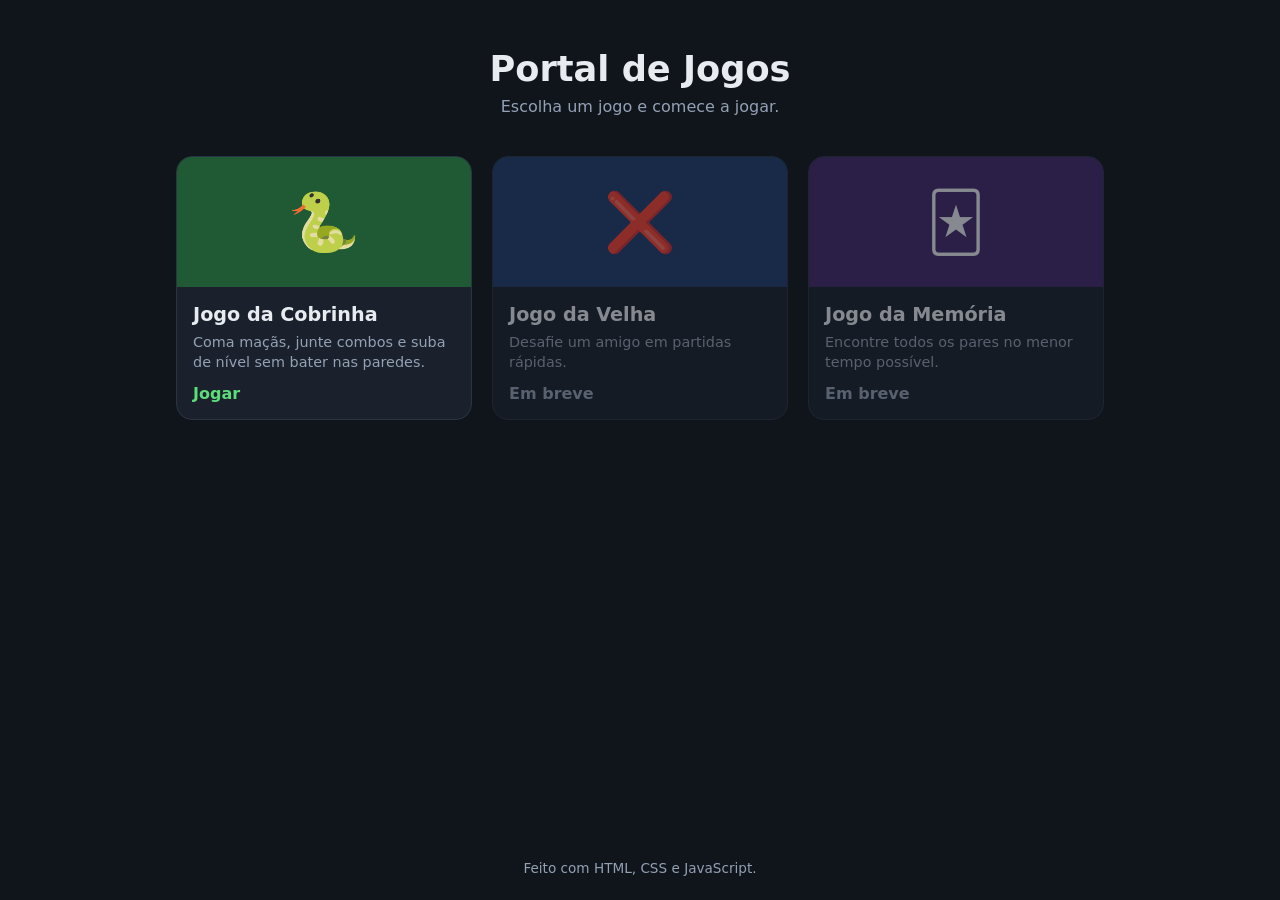
==== commit 33da4b14: "reestruturação" ====
--- a/index.html
+++ b/index.html
@@ -1,533 +1,134 @@
 <!DOCTYPE html>
 <html lang="pt-br">
 <head>
-<meta charset="UTF-8">
-<meta name="viewport" content="width=device-width, initial-scale=1.0">
-<title>Jogo da Cobrinha</title>
-<style>
-    * { box-sizing: border-box; }
-    body {
-        margin: 0; min-height: 100vh; padding: 16px;
-        display: flex; align-items: center; justify-content: center;
-        background: #10141b; color: #e8ecf1;
-        font-family: system-ui, -apple-system, "Segoe UI", Roboto, sans-serif;
-    }
-    .container {
-        text-align: center; width: 100%; max-width: 460px;
-        background: #1a212c; padding: 24px; border-radius: 20px;
-        box-shadow: 0 10px 30px rgba(0, 0, 0, .6);
-    }
-    h1 { margin: 0 0 14px; font-size: 1.7em; }
+    <meta charset="UTF-8">
+    <meta name="viewport" content="width=device-width, initial-scale=1.0">
+    <title>Portal de Jogos</title>
+    <style>
+        * { box-sizing: border-box; }
 
-    .info { display: grid; grid-template-columns: repeat(4, 1fr); gap: 8px; }
-    .stat { background: #232c3a; border-radius: 10px; padding: 8px 4px; }
-    .stat small { display: block; font-size: .72em; color: #93a1b5; }
-    .stat span { font-size: 1.3em; font-weight: bold; }
-    #pontos { color: #5ddc7a; }
-    #recorde { color: #ff7a8a; }
-    #nivel { color: #6ea8ff; }
-    #combo { color: #ffd34d; }
+        body {
+            margin: 0;
+            min-height: 100vh;
+            background: #10141b;
+            color: #e8ecf1;
+            font-family: system-ui, -apple-system, "Segoe UI", Roboto, sans-serif;
+            display: flex;
+            flex-direction: column;
+        }
 
-    #canvas {
-        display: block; margin: 16px auto; width: 100%; max-width: 400px; height: auto;
-        border: 3px solid #333f52; border-radius: 10px;
-        touch-action: none; /* permite deslizar o dedo sem rolar a página */
-    }
-    #canvas.tremer { animation: tremer .35s; }
-    @keyframes tremer {
-        20% { transform: translateX(-6px); } 40% { transform: translateX(6px); }
-        60% { transform: translateX(-4px); } 80% { transform: translateX(4px); }
-    }
+        header { text-align: center; padding: 48px 16px 24px; }
+        header h1 { margin: 0 0 8px; font-size: 2.2em; }
+        header p { margin: 0; color: #93a1b5; }
 
-    .opcoes { display: flex; flex-wrap: wrap; gap: 10px; justify-content: center; align-items: center; font-size: .9em; }
-    select {
-        background: #232c3a; color: inherit; border: 1px solid #3a475b;
-        border-radius: 8px; padding: 8px 10px; font-size: 1em;
-    }
-    label { cursor: pointer; }
+        main { flex: 1; width: 100%; max-width: 960px; margin: 0 auto; padding: 16px; }
 
-    .controles { margin-top: 12px; }
-    button {
-        font-size: 16px; cursor: pointer; background: #28a745; color: #fff;
-        padding: 11px 20px; border: none; border-radius: 8px; margin: 4px;
-        transition: filter .2s;
-    }
-    button:hover { filter: brightness(1.15); }
-    button.sec { background: #3a475b; }
-    button:focus-visible, select:focus-visible { outline: 3px solid #6ea8ff; outline-offset: 2px; }
+        /* Grade: cada card tem no mínimo 220px e as colunas se ajustam à tela */
+        .jogos {
+            display: grid;
+            grid-template-columns: repeat(auto-fill, minmax(220px, 1fr));
+            gap: 20px;
+        }
 
-    .teclas { display: grid; grid-template-columns: repeat(3, 56px); gap: 6px; justify-content: center; margin: 14px auto; }
-    .tecla {
-        width: 56px; height: 56px; padding: 0; margin: 0; border-radius: 50%;
-        background: #667eea; font-size: 20px; touch-action: manipulation;
-    }
-    .tecla:active { background: #a72839; }
-    .vazio { visibility: hidden; }
+        .card {
+            display: flex;
+            flex-direction: column;
+            background: #1a212c;
+            border: 1px solid #2a3444;
+            border-radius: 16px;
+            overflow: hidden;
+            color: inherit;
+            text-decoration: none;
+            transition: transform .2s, border-color .2s;
+        }
 
-    .instrucoes {
-        margin-top: 16px; padding: 14px; background: #232c3a; border-radius: 10px;
-        font-size: 14px; color: #b4c0d1; text-align: left;
-    }
-    .instrucoes h3 { margin: 0 0 8px; color: #e8ecf1; }
-    .instrucoes p { margin: 4px 0; }
+        a.card:hover { transform: translateY(-4px); border-color: #5ddc7a; }
+        a.card:focus-visible { outline: 3px solid #6ea8ff; outline-offset: 3px; }
 
-    @media (max-width: 600px) {
-        .container { padding: 16px; }
-        h1 { font-size: 1.4em; }
-    }
-    @media (prefers-reduced-motion: reduce) { #canvas.tremer { animation: none; } }
-</style>
+        .capa {
+            height: 130px;
+            display: flex;
+            align-items: center;
+            justify-content: center;
+            font-size: 3.6em;
+        }
+
+        .corpo { padding: 16px; }
+        .corpo h2 { margin: 0 0 6px; font-size: 1.2em; }
+        .corpo p { margin: 0; font-size: .9em; color: #93a1b5; line-height: 1.4; }
+
+        .acao { margin-top: 12px; font-weight: bold; color: #5ddc7a; }
+
+        /* Cores das capas: troque ou crie novas para cada jogo */
+        .capa.verde { background: #1f5a34; }
+        .capa.azul  { background: #1f3d6e; }
+        .capa.roxo  { background: #43286b; }
+
+        /* Jogos que ainda não existem */
+        .card.breve { opacity: .55; }
+        .card.breve .acao { color: #93a1b5; }
+
+        footer { text-align: center; padding: 24px 16px; font-size: .85em; color: #93a1b5; }
+
+        @media (prefers-reduced-motion: reduce) {
+            .card { transition: none; }
+            a.card:hover { transform: none; }
+        }
+    </style>
 </head>
 <body>
-<div class="container">
-    <h1>&#128013; Jogo da Cobrinha</h1>
 
-    <div class="info">
-        <div class="stat"><small>Pontos</small><span id="pontos">0</span></div>
-        <div class="stat"><small>Recorde</small><span id="recorde">0</span></div>
-        <div class="stat"><small>Nível</small><span id="nivel">1</span></div>
-        <div class="stat"><small>Combo</small><span id="combo">x1</span></div>
-    </div>
+    <header>
+        <h1>Portal de Jogos</h1>
+        <p>Escolha um jogo e comece a jogar.</p>
+    </header>
 
-    <canvas id="canvas" width="400" height="400"></canvas>
+    <main>
+        <div class="jogos">
 
-    <div class="opcoes">
-        <select id="dificuldade" aria-label="Dificuldade">
-            <option value="facil">Fácil</option>
-            <option value="normal" selected>Normal</option>
-            <option value="dificil">Difícil</option>
-        </select>
-        <label><input type="checkbox" id="atravessar"> Atravessar paredes</label>
-        <label><input type="checkbox" id="som" checked> Som</label>
-    </div>
+            <!--
+            CARD DE JOGO DISPONÍVEL
+            O href é um caminho RELATIVO (sem "/" no começo). Isso garante que
+            o link funcione no computador e também no GitHub Pages.
+            -->
+            <a class="card" href="jogos/cobrinha/index.html">
+                <div class="capa verde" aria-hidden="true">&#128013;</div>
+                <div class="corpo">
+                    <h2>Jogo da Cobrinha</h2>
+                    <p>Coma maçãs, junte combos e suba de nível sem bater nas paredes.</p>
+                    <div class="acao">Jogar</div>
+                </div>
+            </a>
 
-    <div class="controles">
-        <button id="btnIniciar">Iniciar Jogo</button>
-        <button id="btnPausar" class="sec">Pausar / Continuar</button>
-    </div>
+            <!--
+            CARDS "EM BREVE": são <div> (não <a>), então não clicam.
+            Quando o jogo existir, troque <div> por <a href="..."> e
+            remova a classe "breve".
+            -->
+            <div class="card breve">
+                <div class="capa azul" aria-hidden="true">&#10060;</div>
+                <div class="corpo">
+                    <h2>Jogo da Velha</h2>
+                    <p>Desafie um amigo em partidas rápidas.</p>
+                    <div class="acao">Em breve</div>
+                </div>
+            </div>
 
-    <div class="teclas">
-        <div class="tecla vazio"></div>
-        <button class="tecla" data-dir="cima" aria-label="Cima">&#9650;</button>
-        <div class="tecla vazio"></div>
-        <button class="tecla" data-dir="esquerda" aria-label="Esquerda">&#9668;</button>
-        <button class="tecla" data-dir="baixo" aria-label="Baixo">&#9660;</button>
-        <button class="tecla" data-dir="direita" aria-label="Direita">&#9658;</button>
-    </div>
+            <div class="card breve">
+                <div class="capa roxo" aria-hidden="true">&#127183;</div>
+                <div class="corpo">
+                    <h2>Jogo da Memória</h2>
+                    <p>Encontre todos os pares no menor tempo possível.</p>
+                    <div class="acao">Em breve</div>
+                </div>
+            </div>
 
-    <div class="instrucoes">
-        <h3>Como jogar</h3>
-        <p>Use as setas, WASD, os botões acima ou deslize o dedo sobre o jogo. Espaço ou P pausa; Enter inicia.</p>
-        <p>&#127822; Maçã: 10 pontos. Comer várias seguidas (em até 3 s) aumenta o combo, até x5.</p>
-        <p>&#11088; Estrela dourada: vale 5 maçãs, mas some em 5 segundos.</p>
-        <p>A cada 5 comidas você sobe de nível e a cobra fica mais rápida.</p>
-    </div>
-</div>
+        </div>
+    </main>
 
-<script>
-//=============================
-// CONFIGURAÇÕES
-//=============================
-const canvas = document.getElementById('canvas');
-const ctx = canvas.getContext('2d');
-const tamanhoQuadrado = 20;
-const quantidadeQuadrados = canvas.width / tamanhoQuadrado;
+    <footer>
+        Feito com HTML, CSS e JavaScript.
+    </footer>
 
-// vel = intervalo inicial (ms), min = intervalo mínimo (ms), mult = multiplicador de pontos
-const DIFICULDADES = {
-    facil:   { vel: 180, min: 90, mult: 1 },
-    normal:  { vel: 140, min: 65, mult: 2 },
-    dificil: { vel: 100, min: 45, mult: 3 }
-};
-const COMIDAS_POR_NIVEL = 5;
-const DURACAO_ESPECIAL = 5000;   // ms
-const JANELA_COMBO = 3000;       // ms
-
-//=============================
-// VARIÁVEIS DO JOGO
-//=============================
-let cobra, direcao, filaDirecoes, comida, especial;
-let pontos, comidas, nivel, combo, ultimaComida, recorde;
-let jogoAtivo = false, jogoPausado = false, velocidade, temporizador;
-
-const el = id => document.getElementById(id);
-
-//=============================
-// ARMAZENAMENTO (com proteção contra erros)
-//=============================
-function chaveRecorde() {
-    return 'recordeCobrinha_' + el('dificuldade').value + (el('atravessar').checked ? '_livre' : '');
-}
-function carregarRecorde() {
-    try { recorde = Number(localStorage.getItem(chaveRecorde())) || 0; }
-    catch (e) { recorde = 0; }
-    el('recorde').textContent = recorde;
-}
-function salvarRecorde() {
-    try { localStorage.setItem(chaveRecorde(), recorde); } catch (e) {}
-}
-
-//=============================
-// SOM (gerado pelo navegador, sem arquivos)
-//=============================
-let audioCtx;
-function beep(freq, dur = 0.1, tipo = 'square') {
-    if (!el('som').checked) return;
-    try {
-        audioCtx = audioCtx || new (window.AudioContext || window.webkitAudioContext)();
-        const osc = audioCtx.createOscillator();
-        const gain = audioCtx.createGain();
-        osc.type = tipo;
-        osc.frequency.value = freq;
-        gain.gain.setValueAtTime(0.08, audioCtx.currentTime);
-        gain.gain.exponentialRampToValueAtTime(0.001, audioCtx.currentTime + dur);
-        osc.connect(gain);
-        gain.connect(audioCtx.destination);
-        osc.start();
-        osc.stop(audioCtx.currentTime + dur);
-    } catch (e) {}
-}
-
-//=============================
-// PREPARAR / INICIAR
-//=============================
-function prepararJogo() {
-    cobra = [{ x: 10, y: 10 }, { x: 9, y: 10 }, { x: 8, y: 10 }];
-    direcao = 'direita';
-    filaDirecoes = [];
-    pontos = 0; comidas = 0; nivel = 1; combo = 1; ultimaComida = 0;
-    especial = null;
-    velocidade = DIFICULDADES[el('dificuldade').value].vel;
-    gerarComida();
-    atualizarPainel();
-    carregarRecorde();
-}
-
-function iniciarJogo() {
-    clearTimeout(temporizador);
-    prepararJogo();
-    jogoAtivo = true;
-    jogoPausado = false;
-    el('dificuldade').disabled = true;
-    el('atravessar').disabled = true;
-    desenhar();
-    agendar();
-    beep(520, 0.12);
-}
-
-// setTimeout em vez de setInterval: a velocidade pode mudar a cada passo
-function agendar() {
-    clearTimeout(temporizador);
-    temporizador = setTimeout(atualizarJogo, velocidade);
-}
-
-//=============================
-// LOOP PRINCIPAL
-//=============================
-function atualizarJogo() {
-    if (!jogoAtivo || jogoPausado) return;
-
-    if (filaDirecoes.length) direcao = filaDirecoes.shift();
-
-    const cabeca = { ...cobra[0] };
-    if (direcao === 'cima') cabeca.y--;
-    else if (direcao === 'baixo') cabeca.y++;
-    else if (direcao === 'esquerda') cabeca.x--;
-    else if (direcao === 'direita') cabeca.x++;
-
-    // Paredes: atravessar (modo livre) ou perder
-    const fora = cabeca.x < 0 || cabeca.x >= quantidadeQuadrados ||
-                 cabeca.y < 0 || cabeca.y >= quantidadeQuadrados;
-    if (fora) {
-        if (el('atravessar').checked) {
-            cabeca.x = (cabeca.x + quantidadeQuadrados) % quantidadeQuadrados;
-            cabeca.y = (cabeca.y + quantidadeQuadrados) % quantidadeQuadrados;
-        } else {
-            fimDeJogo(false);
-            return;
-        }
-    }
-
-    const agora = Date.now();
-    if (especial && agora > especial.expira) especial = null;
-
-    const comeuComida = cabeca.x === comida.x && cabeca.y === comida.y;
-    const comeuEspecial = especial && cabeca.x === especial.x && cabeca.y === especial.y;
-
-    // A ponta da cauda sai do lugar neste passo, então só conta como colisão se a cobra crescer
-    const corpo = (comeuComida || comeuEspecial) ? cobra : cobra.slice(0, -1);
-    if (corpo.some(p => p.x === cabeca.x && p.y === cabeca.y)) {
-        fimDeJogo(false);
-        return;
-    }
-
-    cobra.unshift(cabeca);
-
-    if (comeuComida) {
-        combo = (agora - ultimaComida < JANELA_COMBO) ? Math.min(combo + 1, 5) : 1;
-        ultimaComida = agora;
-        pontos += 10 * DIFICULDADES[el('dificuldade').value].mult * combo;
-        comidas++;
-        beep(660 + combo * 60, 0.1);
-
-        if (comidas % COMIDAS_POR_NIVEL === 0) subirNivel();
-
-        if (cobra.length >= quantidadeQuadrados * quantidadeQuadrados) {
-            atualizarPainel();
-            fimDeJogo(true);
-            return;
-        }
-        gerarComida();
-        if (!especial && Math.random() < 0.3) gerarEspecial();
-        atualizarPainel();
-    } else if (comeuEspecial) {
-        pontos += 50 * DIFICULDADES[el('dificuldade').value].mult;
-        especial = null;
-        beep(880, 0.08); setTimeout(() => beep(1175, 0.15), 80);
-        atualizarPainel();
-    } else {
-        cobra.pop();
-    }
-
-    desenhar();
-    agendar();
-}
-
-function subirNivel() {
-    const d = DIFICULDADES[el('dificuldade').value];
-    nivel++;
-    velocidade = Math.max(d.min, d.vel - (nivel - 1) * 8);
-    beep(440, 0.1); setTimeout(() => beep(660, 0.1), 100); setTimeout(() => beep(880, 0.15), 200);
-}
-
-//=============================
-// PAINEL E RECORDE
-//=============================
-function atualizarPainel() {
-    el('pontos').textContent = pontos;
-    el('nivel').textContent = nivel;
-    el('combo').textContent = 'x' + combo;
-    if (pontos > recorde) {
-        recorde = pontos;           // atualiza a variável, não só o texto
-        el('recorde').textContent = recorde;
-        salvarRecorde();
-    }
-}
-
-//=============================
-// FIM DE JOGO
-//=============================
-function fimDeJogo(venceu) {
-    jogoAtivo = false;
-    clearTimeout(temporizador);
-    el('dificuldade').disabled = false;
-    el('atravessar').disabled = false;
-
-    if (!venceu) {
-        canvas.classList.remove('tremer');
-        void canvas.offsetWidth;        // reinicia a animação
-        canvas.classList.add('tremer');
-        beep(200, 0.3, 'sawtooth');
-    } else {
-        beep(1000, 0.4);
-    }
-    desenhar();
-    mensagem(venceu ? 'VOCÊ VENCEU!' : 'FIM DE JOGO', `Pontuação: ${pontos}  |  Nível: ${nivel}`,
-             'Pressione Enter para jogar de novo');
-}
-
-//=============================
-// DESENHO
-//=============================
-function retArredondado(x, y, w, h, r) {
-    ctx.beginPath();
-    if (ctx.roundRect) ctx.roundRect(x, y, w, h, r); else ctx.rect(x, y, w, h);
-    ctx.fill();
-}
-
-function desenhar() {
-    const T = tamanhoQuadrado;
-
-    // Fundo em xadrez suave
-    for (let x = 0; x < quantidadeQuadrados; x++) {
-        for (let y = 0; y < quantidadeQuadrados; y++) {
-            ctx.fillStyle = (x + y) % 2 ? '#1f2937' : '#222c3b';
-            ctx.fillRect(x * T, y * T, T, T);
-        }
-    }
-
-    // Maçã
-    const cx = comida.x * T + T / 2, cy = comida.y * T + T / 2;
-    ctx.fillStyle = '#e8384f';
-    ctx.beginPath(); ctx.arc(cx, cy, T / 2 - 2, 0, Math.PI * 2); ctx.fill();
-    ctx.fillStyle = '#5ddc7a';
-    ctx.fillRect(cx - 1, cy - T / 2 + 1, 2, 4);
-
-    // Estrela dourada com anel que encolhe até sumir
-    if (especial) {
-        const ex = especial.x * T + T / 2, ey = especial.y * T + T / 2;
-        const restante = Math.max(0, (especial.expira - Date.now()) / DURACAO_ESPECIAL);
-        ctx.fillStyle = '#ffd34d';
-        ctx.beginPath();
-        for (let i = 0; i < 10; i++) {
-            const r = i % 2 ? 4 : 9, a = -Math.PI / 2 + i * Math.PI / 5;
-            ctx.lineTo(ex + Math.cos(a) * r, ey + Math.sin(a) * r);
-        }
-        ctx.closePath(); ctx.fill();
-        ctx.strokeStyle = 'rgba(255, 211, 77, .6)';
-        ctx.lineWidth = 2;
-        ctx.beginPath(); ctx.arc(ex, ey, 10, -Math.PI / 2, -Math.PI / 2 + Math.PI * 2 * restante); ctx.stroke();
-    }
-
-    // Cobra: degradê da cabeça para a cauda
-    cobra.forEach((p, i) => {
-        const t = i / Math.max(1, cobra.length - 1);
-        ctx.fillStyle = i === 0 ? '#9cf0ae' : `hsl(135, ${65 - t * 15}%, ${50 - t * 18}%)`;
-        retArredondado(p.x * T + 1, p.y * T + 1, T - 2, T - 2, i === 0 ? 7 : 5);
-    });
-
-    // Olhos, conforme a direção
-    const h = cobra[0];
-    const olhos = {
-        direita:  [[14, 5], [14, 14]], esquerda: [[5, 5], [5, 14]],
-        cima:     [[5, 5], [14, 5]],   baixo:    [[5, 14], [14, 14]]
-    }[direcao];
-    ctx.fillStyle = '#10141b';
-    olhos.forEach(([ox, oy]) => { ctx.beginPath(); ctx.arc(h.x * T + ox, h.y * T + oy, 2, 0, Math.PI * 2); ctx.fill(); });
-
-    // Borda do modo "atravessar paredes"
-    if (el('atravessar').checked) {
-        ctx.strokeStyle = 'rgba(110, 168, 255, .5)';
-        ctx.lineWidth = 2;
-        ctx.setLineDash([6, 6]);
-        ctx.strokeRect(1, 1, canvas.width - 2, canvas.height - 2);
-        ctx.setLineDash([]);
-    }
-}
-
-function mensagem(titulo, linha1, linha2) {
-    ctx.fillStyle = 'rgba(0, 0, 0, 0.7)';
-    ctx.fillRect(0, 0, canvas.width, canvas.height);
-    ctx.fillStyle = 'white';
-    ctx.textAlign = 'center';
-    ctx.font = 'bold 36px Arial';
-    ctx.fillText(titulo, canvas.width / 2, canvas.height / 2 - 10);
-    ctx.font = '18px Arial';
-    if (linha1) ctx.fillText(linha1, canvas.width / 2, canvas.height / 2 + 30);
-    ctx.font = '14px Arial';
-    ctx.fillStyle = '#b4c0d1';
-    if (linha2) ctx.fillText(linha2, canvas.width / 2, canvas.height / 2 + 60);
-}
-
-//=============================
-// COMIDA
-//=============================
-function posicaoLivre() {
-    const livres = [];
-    for (let x = 0; x < quantidadeQuadrados; x++) {
-        for (let y = 0; y < quantidadeQuadrados; y++) {
-            const ocupado = cobra.some(p => p.x === x && p.y === y) ||
-                            (comida && comida.x === x && comida.y === y);
-            if (!ocupado) livres.push({ x, y });
-        }
-    }
-    return livres.length ? livres[Math.floor(Math.random() * livres.length)] : null;
-}
-
-function gerarComida() {
-    comida = null;
-    comida = posicaoLivre();
-}
-
-function gerarEspecial() {
-    const pos = posicaoLivre();
-    if (pos) especial = { ...pos, expira: Date.now() + DURACAO_ESPECIAL };
-}
-
-//=============================
-// CONTROLES
-//=============================
-const OPOSTA = { cima: 'baixo', baixo: 'cima', esquerda: 'direita', direita: 'esquerda' };
-
-function mudarDirecao(nova) {
-    if (!jogoAtivo || jogoPausado) return;
-    // compara com a última direção já enfileirada, para não virar 180° em dois toques rápidos
-    const ultima = filaDirecoes.length ? filaDirecoes[filaDirecoes.length - 1] : direcao;
-    if (nova === ultima || nova === OPOSTA[ultima]) return;
-    if (filaDirecoes.length < 2) filaDirecoes.push(nova);
-}
-
-function pausarJogo() {
-    if (!jogoAtivo) return;
-    jogoPausado = !jogoPausado;
-    if (jogoPausado) {
-        clearTimeout(temporizador);
-        mensagem('PAUSADO', '', 'Espaço ou P para continuar');
-    } else {
-        desenhar();
-        agendar();
-    }
-}
-
-el('btnIniciar').addEventListener('click', iniciarJogo);
-el('btnPausar').addEventListener('click', pausarJogo);
-
-document.querySelectorAll('.tecla[data-dir]').forEach(b => {
-    b.addEventListener('pointerdown', e => { e.preventDefault(); mudarDirecao(b.dataset.dir); });
-});
-
-// Tira o foco dos botões para o Espaço não "clicar" neles sem querer
-document.querySelectorAll('button, select, input').forEach(c => {
-    c.addEventListener('change', () => c.blur());
-    if (c.tagName === 'BUTTON') c.addEventListener('click', () => c.blur());
-});
-
-el('dificuldade').addEventListener('change', () => { prepararJogo(); desenhar(); });
-el('atravessar').addEventListener('change', () => { carregarRecorde(); desenhar(); });
-
-const TECLAS = {
-    ArrowUp: 'cima', w: 'cima', W: 'cima',
-    ArrowDown: 'baixo', s: 'baixo', S: 'baixo',
-    ArrowLeft: 'esquerda', a: 'esquerda', A: 'esquerda',
-    ArrowRight: 'direita', d: 'direita', D: 'direita'
-};
-
-document.addEventListener('keydown', e => {
-    if (e.target.tagName === 'SELECT') return;
-    if (TECLAS[e.key]) {
-        e.preventDefault();
-        mudarDirecao(TECLAS[e.key]);
-    } else if (e.key === ' ' || e.key === 'p' || e.key === 'P') {
-        e.preventDefault();
-        pausarJogo();
-    } else if (e.key === 'Enter' && !jogoAtivo) {
-        e.preventDefault();
-        iniciarJogo();
-    }
-});
-
-// Deslizar o dedo no celular
-let toqueInicio = null;
-canvas.addEventListener('touchstart', e => {
-    const t = e.touches[0];
-    toqueInicio = { x: t.clientX, y: t.clientY };
-}, { passive: true });
-canvas.addEventListener('touchend', e => {
-    if (!toqueInicio) return;
-    const t = e.changedTouches[0];
-    const dx = t.clientX - toqueInicio.x, dy = t.clientY - toqueInicio.y;
-    toqueInicio = null;
-    if (Math.max(Math.abs(dx), Math.abs(dy)) < 25) return;
-    if (Math.abs(dx) > Math.abs(dy)) mudarDirecao(dx > 0 ? 'direita' : 'esquerda');
-    else mudarDirecao(dy > 0 ? 'baixo' : 'cima');
-}, { passive: true });
-
-//=============================
-// TELA INICIAL
-//=============================
-prepararJogo();
-desenhar();
-mensagem('COBRINHA', 'Escolha a dificuldade', 'Clique em Iniciar ou pressione Enter');
-</script>
 </body>
 </html>
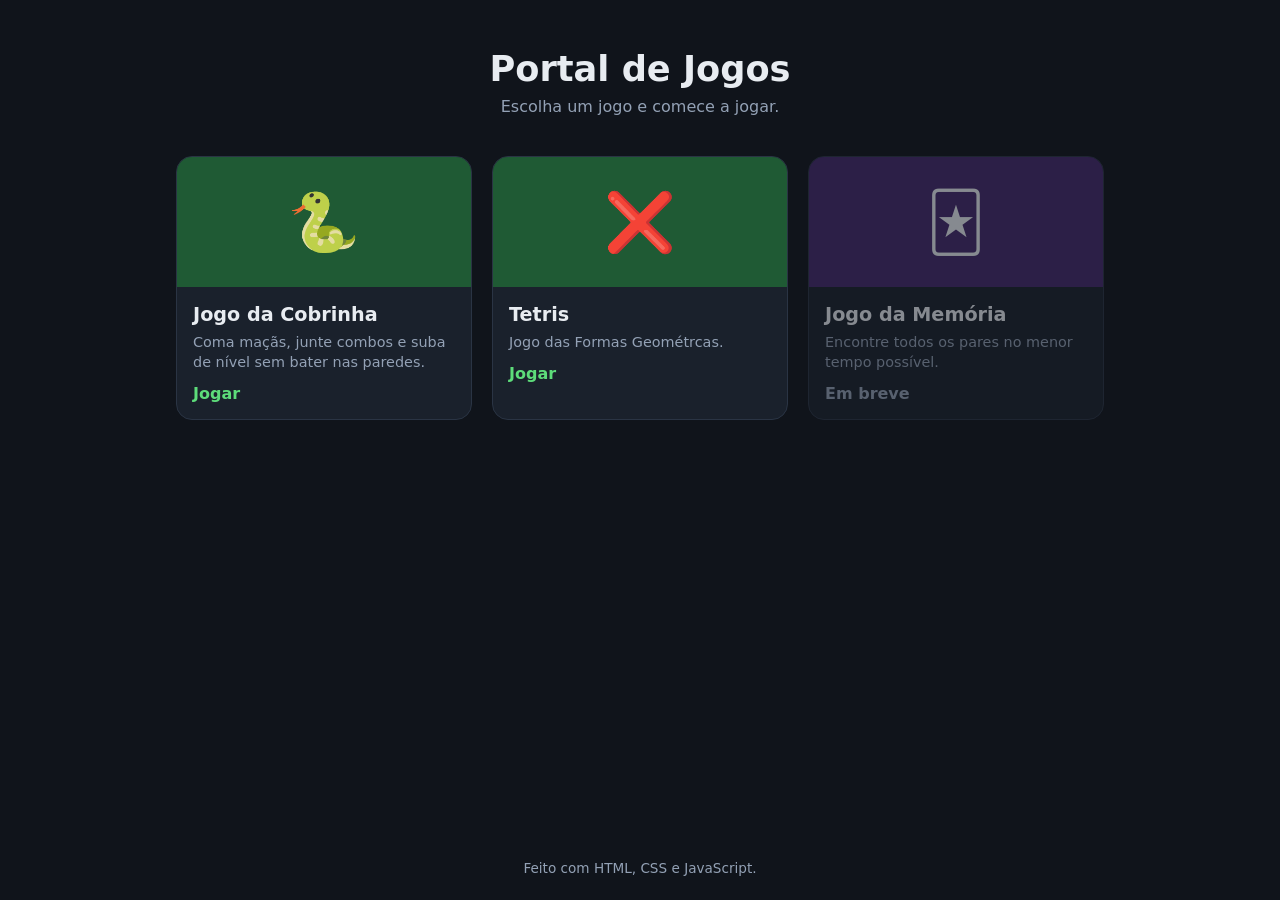
==== commit a2321859: "tetris" ====
--- a/index.html
+++ b/index.html
@@ -105,14 +105,14 @@
             Quando o jogo existir, troque <div> por <a href="..."> e
             remova a classe "breve".
             -->
-            <div class="card breve">
-                <div class="capa azul" aria-hidden="true">&#10060;</div>
+            <a class="card" href="jogos/tetris/index.html">
+                <div class="capa verde" aria-hidden="true">&#10060;</div>
                 <div class="corpo">
-                    <h2>Jogo da Velha</h2>
-                    <p>Desafie um amigo em partidas rápidas.</p>
-                    <div class="acao">Em breve</div>
+                    <h2>Tetris</h2>
+                    <p>Jogo das Formas Geométrcas.</p>
+                    <div class="acao">Jogar</div>
                 </div>
-            </div>
+            </a>
 
             <div class="card breve">
                 <div class="capa roxo" aria-hidden="true">&#127183;</div>
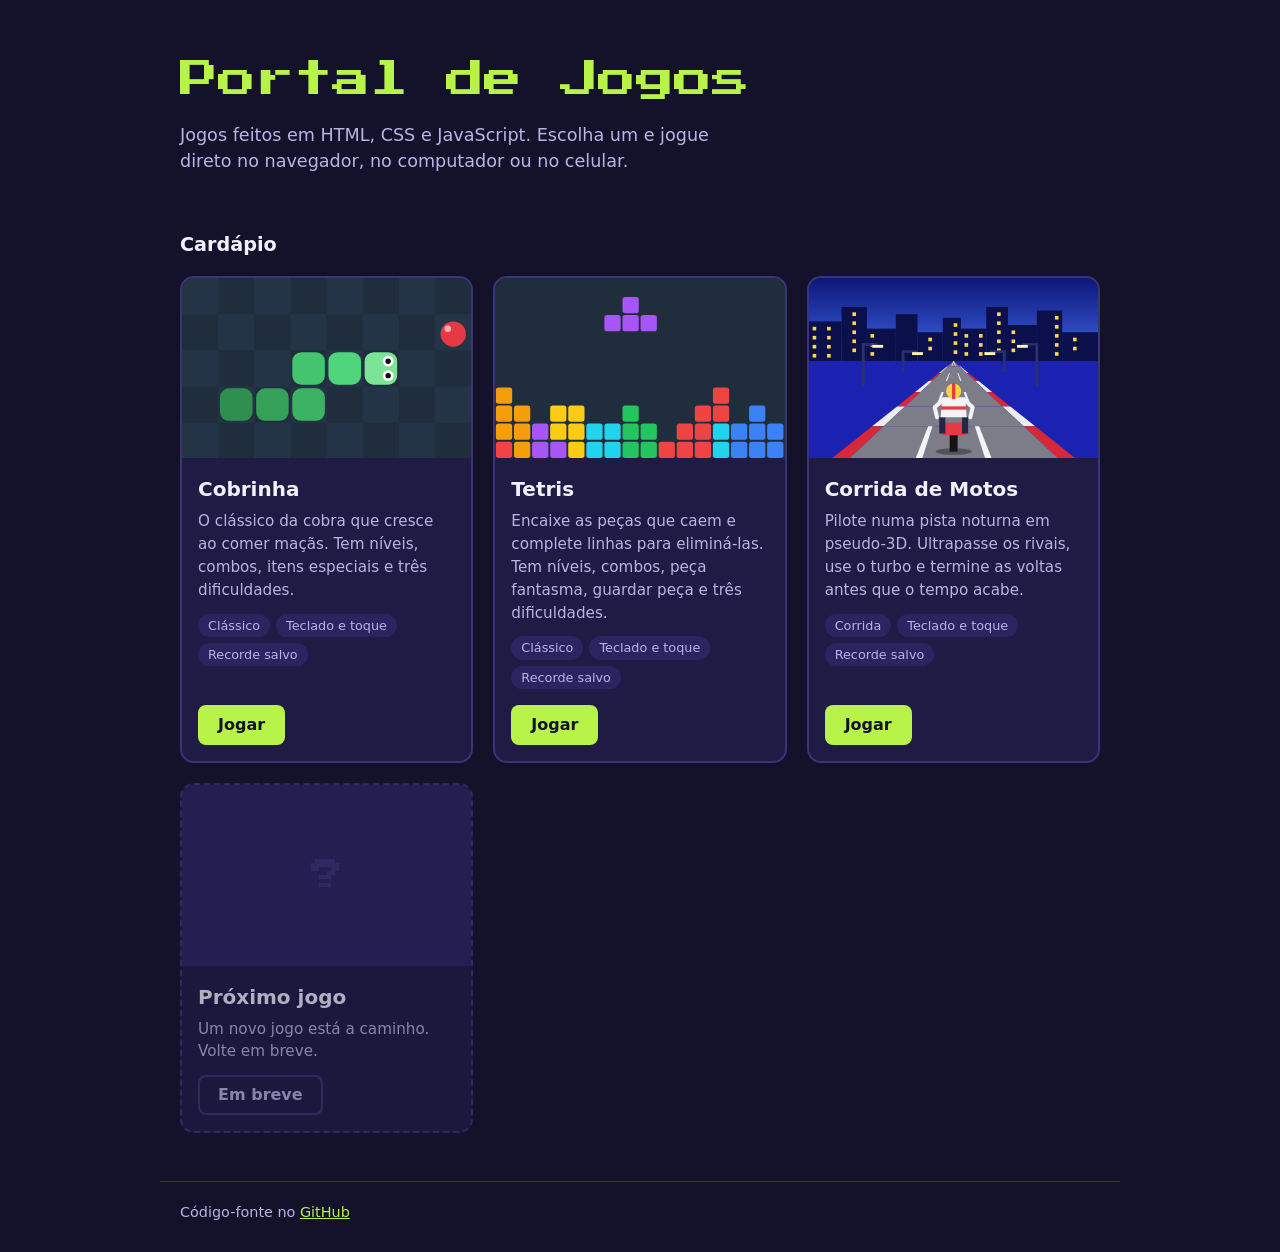
==== commit 2323bce5: "jogos atualizados" ====
--- a/index.html
+++ b/index.html
@@ -1,134 +1,513 @@
 <!DOCTYPE html>
 <html lang="pt-br">
-<head>
-    <meta charset="UTF-8">
-    <meta name="viewport" content="width=device-width, initial-scale=1.0">
-    <title>Portal de Jogos</title>
-    <style>
-        * { box-sizing: border-box; }
-
-        body {
-            margin: 0;
-            min-height: 100vh;
-            background: #10141b;
-            color: #e8ecf1;
-            font-family: system-ui, -apple-system, "Segoe UI", Roboto, sans-serif;
-            display: flex;
-            flex-direction: column;
-        }
-
-        header { text-align: center; padding: 48px 16px 24px; }
-        header h1 { margin: 0 0 8px; font-size: 2.2em; }
-        header p { margin: 0; color: #93a1b5; }
-
-        main { flex: 1; width: 100%; max-width: 960px; margin: 0 auto; padding: 16px; }
-
-        /* Grade: cada card tem no mínimo 220px e as colunas se ajustam à tela */
-        .jogos {
-            display: grid;
-            grid-template-columns: repeat(auto-fill, minmax(220px, 1fr));
-            gap: 20px;
-        }
-
-        .card {
-            display: flex;
-            flex-direction: column;
-            background: #1a212c;
-            border: 1px solid #2a3444;
-            border-radius: 16px;
-            overflow: hidden;
-            color: inherit;
-            text-decoration: none;
-            transition: transform .2s, border-color .2s;
-        }
-
-        a.card:hover { transform: translateY(-4px); border-color: #5ddc7a; }
-        a.card:focus-visible { outline: 3px solid #6ea8ff; outline-offset: 3px; }
-
-        .capa {
-            height: 130px;
-            display: flex;
-            align-items: center;
-            justify-content: center;
-            font-size: 3.6em;
-        }
-
-        .corpo { padding: 16px; }
-        .corpo h2 { margin: 0 0 6px; font-size: 1.2em; }
-        .corpo p { margin: 0; font-size: .9em; color: #93a1b5; line-height: 1.4; }
-
-        .acao { margin-top: 12px; font-weight: bold; color: #5ddc7a; }
-
-        /* Cores das capas: troque ou crie novas para cada jogo */
-        .capa.verde { background: #1f5a34; }
-        .capa.azul  { background: #1f3d6e; }
-        .capa.roxo  { background: #43286b; }
-
-        /* Jogos que ainda não existem */
-        .card.breve { opacity: .55; }
-        .card.breve .acao { color: #93a1b5; }
-
-        footer { text-align: center; padding: 24px 16px; font-size: .85em; color: #93a1b5; }
-
-        @media (prefers-reduced-motion: reduce) {
-            .card { transition: none; }
-            a.card:hover { transform: none; }
-        }
-    </style>
-</head>
-<body>
-
-    <header>
-        <h1>Portal de Jogos</h1>
-        <p>Escolha um jogo e comece a jogar.</p>
-    </header>
-
-    <main>
-        <div class="jogos">
-
-            <!--
-            CARD DE JOGO DISPONÍVEL
-            O href é um caminho RELATIVO (sem "/" no começo). Isso garante que
-            o link funcione no computador e também no GitHub Pages.
-            -->
-            <a class="card" href="jogos/cobrinha/index.html">
-                <div class="capa verde" aria-hidden="true">&#128013;</div>
-                <div class="corpo">
-                    <h2>Jogo da Cobrinha</h2>
-                    <p>Coma maçãs, junte combos e suba de nível sem bater nas paredes.</p>
-                    <div class="acao">Jogar</div>
-                </div>
-            </a>
-
-            <!--
-            CARDS "EM BREVE": são <div> (não <a>), então não clicam.
-            Quando o jogo existir, troque <div> por <a href="..."> e
-            remova a classe "breve".
-            -->
-            <a class="card" href="jogos/tetris/index.html">
-                <div class="capa verde" aria-hidden="true">&#10060;</div>
-                <div class="corpo">
-                    <h2>Tetris</h2>
-                    <p>Jogo das Formas Geométrcas.</p>
-                    <div class="acao">Jogar</div>
-                </div>
-            </a>
-
-            <div class="card breve">
-                <div class="capa roxo" aria-hidden="true">&#127183;</div>
-                <div class="corpo">
-                    <h2>Jogo da Memória</h2>
-                    <p>Encontre todos os pares no menor tempo possível.</p>
-                    <div class="acao">Em breve</div>
-                </div>
-            </div>
-
-        </div>
-    </main>
-
-    <footer>
-        Feito com HTML, CSS e JavaScript.
-    </footer>
-
-</body>
+    <head>
+        <meta charset="UTF-8">
+        <meta name="viewport" content="width=device-width, initial-scale=1.0">
+        <meta name="description" content="Portal de jogos feitos em HTML, CSS e JavaScript. Escolha um jogo e jogue direto no navegador.">
+        <title>Portal de Jogos</title>
+
+        <!-- Fonte só do título. Se não carregar, o navegador usa "monospace". -->
+        <link rel="preconnect" href="https://fonts.googleapis.com">
+        <link rel="preconnect" href="https://fonts.gstatic.com" crossorigin>
+        <link href="https://fonts.googleapis.com/css2?family=Press+Start+2P&display=swap" rel="stylesheet">
+
+        <style>
+            /* =========================================
+               PORTAL DE JOGOS - estilos da página inicial
+               ========================================= */
+
+            :root {
+                --fundo: #14122b;
+                --superficie: #1f1b45;
+                --superficie-clara: #2a2560;
+                --borda: #3a3478;
+                --texto: #f2f0ff;
+                --texto-suave: #b9b4e6;
+                --destaque: #b8f34a;      /* verde da cobrinha */
+                --destaque-texto: #14122b;
+            }
+
+            * {
+                box-sizing: border-box;
+            }
+
+            body {
+                margin: 0;
+                min-height: 100vh;
+                display: flex;
+                flex-direction: column;
+                background-color: var(--fundo);
+                color: var(--texto);
+                font-family: system-ui, -apple-system, 'Segoe UI', Roboto, Arial, sans-serif;
+                line-height: 1.5;
+            }
+
+            /* ---------- TOPO ---------- */
+            .topo,
+            main,
+            .rodape {
+                width: 100%;
+                max-width: 960px;
+                margin: 0 auto;
+                padding-left: 20px;
+                padding-right: 20px;
+            }
+
+            .topo {
+                padding-top: 56px;
+                padding-bottom: 24px;
+            }
+
+            .topo h1 {
+                margin: 0 0 16px;
+                font-family: 'Press Start 2P', monospace;
+                font-size: clamp(1.4rem, 5vw, 2.4rem);
+                line-height: 1.3;
+                font-weight: normal;
+                color: var(--destaque);
+            }
+
+            .topo p {
+                margin: 0;
+                max-width: 52ch;
+                font-size: 1.1rem;
+                color: var(--texto-suave);
+            }
+
+            /* ---------- CARDÁPIO ---------- */
+            main {
+                flex: 1;
+                padding-bottom: 48px;
+            }
+
+            .titulo-secao {
+                margin: 32px 0 16px;
+                font-size: 1.2rem;
+                color: var(--texto);
+            }
+
+            .cardapio {
+                list-style: none;
+                margin: 0;
+                padding: 0;
+                display: grid;
+                grid-template-columns: repeat(auto-fill, minmax(260px, 1fr));
+                gap: 20px;
+            }
+
+            .jogo {
+                display: flex;
+                flex-direction: column;
+                height: 100%;
+                overflow: hidden;
+                background-color: var(--superficie);
+                border: 2px solid var(--borda);
+                border-radius: 14px;
+                color: inherit;
+                text-decoration: none;
+                transition: transform 0.15s ease, border-color 0.15s ease;
+            }
+
+            a.jogo:hover {
+                transform: translateY(-4px);
+                border-color: var(--destaque);
+            }
+
+            a.jogo:focus-visible {
+                outline: 3px solid var(--destaque);
+                outline-offset: 3px;
+            }
+
+            .miniatura {
+                display: block;
+                width: 100%;
+                aspect-ratio: 16 / 10;
+                background-color: #1f2d3d;
+            }
+
+            .jogo-corpo {
+                display: flex;
+                flex-direction: column;
+                flex: 1;
+                padding: 16px;
+            }
+
+            .jogo-corpo h3 {
+                margin: 0 0 6px;
+                font-size: 1.25rem;
+            }
+
+            .jogo-corpo p {
+                margin: 0 0 12px;
+                color: var(--texto-suave);
+                font-size: 0.95rem;
+            }
+
+            .etiquetas {
+                list-style: none;
+                margin: 0 0 16px;
+                padding: 0;
+                display: flex;
+                flex-wrap: wrap;
+                gap: 6px;
+            }
+
+            .etiquetas li {
+                padding: 2px 10px;
+                border-radius: 999px;
+                background-color: var(--superficie-clara);
+                font-size: 0.8rem;
+                color: var(--texto-suave);
+            }
+
+            /* botão "Jogar" fica sempre no pé do card */
+            .jogar {
+                margin-top: auto;
+                align-self: flex-start;
+                padding: 8px 20px;
+                border-radius: 8px;
+                background-color: var(--destaque);
+                color: var(--destaque-texto);
+                font-weight: bold;
+            }
+
+            /* ---------- CARD "EM BREVE" ---------- */
+            .jogo.em-breve {
+                border-style: dashed;
+                opacity: 0.7;
+            }
+
+            .miniatura.vazia {
+                display: flex;
+                align-items: center;
+                justify-content: center;
+                background-color: var(--superficie-clara);
+                font-family: 'Press Start 2P', monospace;
+                font-size: 2rem;
+                color: var(--borda);
+            }
+
+            .em-breve .jogar {
+                background-color: transparent;
+                border: 2px solid var(--borda);
+                color: var(--texto-suave);
+                padding: 6px 18px;
+            }
+
+            /* ---------- RODAPÉ ---------- */
+            .rodape {
+                padding-top: 20px;
+                padding-bottom: 28px;
+                border-top: 1px solid var(--borda);
+                font-size: 0.9rem;
+                color: var(--texto-suave);
+            }
+
+            .rodape p {
+                margin: 0;
+            }
+
+            .rodape a {
+                color: var(--destaque);
+            }
+
+            /* ---------- ACESSIBILIDADE ---------- */
+            @media (prefers-reduced-motion: reduce) {
+                .jogo {
+                    transition: none;
+                }
+                a.jogo:hover {
+                    transform: none;
+                }
+            }
+
+            @media (max-width: 600px) {
+                .topo {
+                    padding-top: 36px;
+                }
+            }
+        </style>
+    </head>
+    <body>
+
+        <header class="topo">
+            <h1>Portal de Jogos</h1>
+            <p>Jogos feitos em HTML, CSS e JavaScript. Escolha um e jogue direto no navegador, no computador ou no celular.</p>
+        </header>
+
+        <main>
+            <h2 class="titulo-secao">Cardápio</h2>
+
+            <ul class="cardapio">
+
+                <!-- ===== JOGO: COBRINHA ===== -->
+                <li>
+                    <a class="jogo" href="jogos/cobrinha/">
+                        <svg class="miniatura" viewBox="0 0 160 100" aria-hidden="true" focusable="false">
+                            <defs>
+                                <pattern id="xadrez" width="40" height="40" patternUnits="userSpaceOnUse">
+                                    <rect width="40" height="40" fill="#1f2d3d"/>
+                                    <rect width="20" height="20" fill="#243447"/>
+                                    <rect x="20" y="20" width="20" height="20" fill="#243447"/>
+                                </pattern>
+                            </defs>
+                            <rect width="160" height="100" fill="url(#xadrez)"/>
+
+                            <!-- corpo da cobra -->
+                            <rect x="21" y="61" width="18" height="18" rx="5" fill="#2f8f4e"/>
+                            <rect x="41" y="61" width="18" height="18" rx="5" fill="#35a057"/>
+                            <rect x="61" y="61" width="18" height="18" rx="5" fill="#3cb263"/>
+                            <rect x="61" y="41" width="18" height="18" rx="5" fill="#44c46f"/>
+                            <rect x="81" y="41" width="18" height="18" rx="5" fill="#4fd57b"/>
+                            <!-- cabeça -->
+                            <rect x="101" y="41" width="18" height="18" rx="5" fill="#7be495"/>
+                            <circle cx="114" cy="46" r="3" fill="#fff"/><circle cx="114" cy="46" r="1.5" fill="#111"/>
+                            <circle cx="114" cy="54" r="3" fill="#fff"/><circle cx="114" cy="54" r="1.5" fill="#111"/>
+
+                            <!-- maçã -->
+                            <circle cx="150" cy="31" r="7" fill="#e63946"/>
+                            <circle cx="147" cy="28" r="1.8" fill="rgba(255,255,255,0.6)"/>
+                        </svg>
+
+                        <div class="jogo-corpo">
+                            <h3>Cobrinha</h3>
+                            <p>O clássico da cobra que cresce ao comer maçãs. Tem níveis, combos, itens especiais e três dificuldades.</p>
+                            <ul class="etiquetas">
+                                <li>Clássico</li>
+                                <li>Teclado e toque</li>
+                                <li>Recorde salvo</li>
+                            </ul>
+                            <span class="jogar">Jogar</span>
+                        </div>
+                    </a>
+                </li>
+
+                <!-- ===== JOGO: TETRIS ===== -->
+                <li>
+                    <a class="jogo" href="jogos/tetris/">
+                        <svg class="miniatura" viewBox="0 0 160 100" aria-hidden="true" focusable="false">
+                            <rect width="160" height="100" fill="#1f2d3d"/>
+                            <rect x="70.5" y="10.5" width="9" height="9" rx="1.5" fill="#a855f7"/>
+                            <rect x="60.5" y="20.5" width="9" height="9" rx="1.5" fill="#a855f7"/>
+                            <rect x="70.5" y="20.5" width="9" height="9" rx="1.5" fill="#a855f7"/>
+                            <rect x="80.5" y="20.5" width="9" height="9" rx="1.5" fill="#a855f7"/>
+                            <rect x="0.5" y="60.5" width="9" height="9" rx="1.5" fill="#f59e0b"/>
+                            <rect x="120.5" y="60.5" width="9" height="9" rx="1.5" fill="#ef4444"/>
+                            <rect x="0.5" y="70.5" width="9" height="9" rx="1.5" fill="#f59e0b"/>
+                            <rect x="10.5" y="70.5" width="9" height="9" rx="1.5" fill="#f59e0b"/>
+                            <rect x="30.5" y="70.5" width="9" height="9" rx="1.5" fill="#facc15"/>
+                            <rect x="40.5" y="70.5" width="9" height="9" rx="1.5" fill="#facc15"/>
+                            <rect x="70.5" y="70.5" width="9" height="9" rx="1.5" fill="#22c55e"/>
+                            <rect x="110.5" y="70.5" width="9" height="9" rx="1.5" fill="#ef4444"/>
+                            <rect x="120.5" y="70.5" width="9" height="9" rx="1.5" fill="#ef4444"/>
+                            <rect x="140.5" y="70.5" width="9" height="9" rx="1.5" fill="#3b82f6"/>
+                            <rect x="0.5" y="80.5" width="9" height="9" rx="1.5" fill="#f59e0b"/>
+                            <rect x="10.5" y="80.5" width="9" height="9" rx="1.5" fill="#f59e0b"/>
+                            <rect x="20.5" y="80.5" width="9" height="9" rx="1.5" fill="#a855f7"/>
+                            <rect x="30.5" y="80.5" width="9" height="9" rx="1.5" fill="#facc15"/>
+                            <rect x="40.5" y="80.5" width="9" height="9" rx="1.5" fill="#facc15"/>
+                            <rect x="50.5" y="80.5" width="9" height="9" rx="1.5" fill="#22d3ee"/>
+                            <rect x="60.5" y="80.5" width="9" height="9" rx="1.5" fill="#22d3ee"/>
+                            <rect x="70.5" y="80.5" width="9" height="9" rx="1.5" fill="#22c55e"/>
+                            <rect x="80.5" y="80.5" width="9" height="9" rx="1.5" fill="#22c55e"/>
+                            <rect x="100.5" y="80.5" width="9" height="9" rx="1.5" fill="#ef4444"/>
+                            <rect x="110.5" y="80.5" width="9" height="9" rx="1.5" fill="#ef4444"/>
+                            <rect x="120.5" y="80.5" width="9" height="9" rx="1.5" fill="#22d3ee"/>
+                            <rect x="130.5" y="80.5" width="9" height="9" rx="1.5" fill="#3b82f6"/>
+                            <rect x="140.5" y="80.5" width="9" height="9" rx="1.5" fill="#3b82f6"/>
+                            <rect x="150.5" y="80.5" width="9" height="9" rx="1.5" fill="#3b82f6"/>
+                            <rect x="0.5" y="90.5" width="9" height="9" rx="1.5" fill="#ef4444"/>
+                            <rect x="10.5" y="90.5" width="9" height="9" rx="1.5" fill="#f59e0b"/>
+                            <rect x="20.5" y="90.5" width="9" height="9" rx="1.5" fill="#a855f7"/>
+                            <rect x="30.5" y="90.5" width="9" height="9" rx="1.5" fill="#a855f7"/>
+                            <rect x="40.5" y="90.5" width="9" height="9" rx="1.5" fill="#facc15"/>
+                            <rect x="50.5" y="90.5" width="9" height="9" rx="1.5" fill="#22d3ee"/>
+                            <rect x="60.5" y="90.5" width="9" height="9" rx="1.5" fill="#22d3ee"/>
+                            <rect x="70.5" y="90.5" width="9" height="9" rx="1.5" fill="#22c55e"/>
+                            <rect x="80.5" y="90.5" width="9" height="9" rx="1.5" fill="#22c55e"/>
+                            <rect x="90.5" y="90.5" width="9" height="9" rx="1.5" fill="#ef4444"/>
+                            <rect x="100.5" y="90.5" width="9" height="9" rx="1.5" fill="#ef4444"/>
+                            <rect x="110.5" y="90.5" width="9" height="9" rx="1.5" fill="#ef4444"/>
+                            <rect x="120.5" y="90.5" width="9" height="9" rx="1.5" fill="#22d3ee"/>
+                            <rect x="130.5" y="90.5" width="9" height="9" rx="1.5" fill="#3b82f6"/>
+                            <rect x="140.5" y="90.5" width="9" height="9" rx="1.5" fill="#3b82f6"/>
+                            <rect x="150.5" y="90.5" width="9" height="9" rx="1.5" fill="#3b82f6"/>
+                        </svg>
+
+                        <div class="jogo-corpo">
+                            <h3>Tetris</h3>
+                            <p>Encaixe as peças que caem e complete linhas para eliminá-las. Tem níveis, combos, peça fantasma, guardar peça e três dificuldades.</p>
+                            <ul class="etiquetas">
+                                <li>Clássico</li>
+                                <li>Teclado e toque</li>
+                                <li>Recorde salvo</li>
+                            </ul>
+                            <span class="jogar">Jogar</span>
+                        </div>
+                    </a>
+                </li>
+
+                <!-- ===== JOGO: CORRIDA DE MOTOS ===== -->
+                <li>
+                    <a class="jogo" href="jogos/motos/">
+                        <svg class="miniatura" viewBox="0 0 160 100" aria-hidden="true" focusable="false">
+                            <defs>
+                                <linearGradient id="ceuMotos" x1="0" y1="0" x2="0" y2="1">
+                                    <stop offset="0" stop-color="#0d1678"/>
+                                    <stop offset="1" stop-color="#3f66e8"/>
+                                </linearGradient>
+                            </defs>
+                            <rect width="160" height="46" fill="url(#ceuMotos)"/>
+                                                        <rect x="0" y="24" width="18" height="22" fill="#0b0f4a"/>
+                            <rect x="2" y="27" width="2" height="2" fill="#ffd84a"/>
+                            <rect x="10" y="27" width="2" height="2" fill="#ffd84a"/>
+                            <rect x="2" y="32" width="2" height="2" fill="#ffd84a"/>
+                            <rect x="10" y="32" width="2" height="2" fill="#ffd84a"/>
+                            <rect x="2" y="37" width="2" height="2" fill="#ffd84a"/>
+                            <rect x="10" y="37" width="2" height="2" fill="#ffd84a"/>
+                            <rect x="2" y="42" width="2" height="2" fill="#ffd84a"/>
+                            <rect x="10" y="42" width="2" height="2" fill="#ffd84a"/>
+                            <rect x="18" y="16" width="14" height="30" fill="#0b0f4a"/>
+                            <rect x="24" y="19" width="2" height="2" fill="#ffd84a"/>
+                            <rect x="24" y="24" width="2" height="2" fill="#ffd84a"/>
+                            <rect x="24" y="29" width="2" height="2" fill="#ffd84a"/>
+                            <rect x="24" y="34" width="2" height="2" fill="#ffd84a"/>
+                            <rect x="24" y="39" width="2" height="2" fill="#ffd84a"/>
+                            <rect x="32" y="28" width="16" height="18" fill="#0b0f4a"/>
+                            <rect x="34" y="31" width="2" height="2" fill="#ffd84a"/>
+                            <rect x="34" y="36" width="2" height="2" fill="#ffd84a"/>
+                            <rect x="34" y="41" width="2" height="2" fill="#ffd84a"/>
+                            <rect x="48" y="20" width="12" height="26" fill="#0b0f4a"/>
+                            <rect x="60" y="30" width="14" height="16" fill="#0b0f4a"/>
+                            <rect x="66" y="33" width="2" height="2" fill="#ffd84a"/>
+                            <rect x="66" y="38" width="2" height="2" fill="#ffd84a"/>
+                            <rect x="74" y="22" width="10" height="24" fill="#0b0f4a"/>
+                            <rect x="80" y="25" width="2" height="2" fill="#ffd84a"/>
+                            <rect x="80" y="30" width="2" height="2" fill="#ffd84a"/>
+                            <rect x="80" y="35" width="2" height="2" fill="#ffd84a"/>
+                            <rect x="80" y="40" width="2" height="2" fill="#ffd84a"/>
+                            <rect x="84" y="28" width="14" height="18" fill="#0b0f4a"/>
+                            <rect x="86" y="31" width="2" height="2" fill="#ffd84a"/>
+                            <rect x="94" y="31" width="2" height="2" fill="#ffd84a"/>
+                            <rect x="86" y="36" width="2" height="2" fill="#ffd84a"/>
+                            <rect x="94" y="36" width="2" height="2" fill="#ffd84a"/>
+                            <rect x="86" y="41" width="2" height="2" fill="#ffd84a"/>
+                            <rect x="94" y="41" width="2" height="2" fill="#ffd84a"/>
+                            <rect x="98" y="16" width="12" height="30" fill="#0b0f4a"/>
+                            <rect x="104" y="19" width="2" height="2" fill="#ffd84a"/>
+                            <rect x="104" y="24" width="2" height="2" fill="#ffd84a"/>
+                            <rect x="104" y="29" width="2" height="2" fill="#ffd84a"/>
+                            <rect x="104" y="34" width="2" height="2" fill="#ffd84a"/>
+                            <rect x="104" y="39" width="2" height="2" fill="#ffd84a"/>
+                            <rect x="110" y="26" width="16" height="20" fill="#0b0f4a"/>
+                            <rect x="112" y="29" width="2" height="2" fill="#ffd84a"/>
+                            <rect x="112" y="34" width="2" height="2" fill="#ffd84a"/>
+                            <rect x="112" y="39" width="2" height="2" fill="#ffd84a"/>
+                            <rect x="126" y="18" width="14" height="28" fill="#0b0f4a"/>
+                            <rect x="136" y="21" width="2" height="2" fill="#ffd84a"/>
+                            <rect x="136" y="26" width="2" height="2" fill="#ffd84a"/>
+                            <rect x="136" y="31" width="2" height="2" fill="#ffd84a"/>
+                            <rect x="136" y="36" width="2" height="2" fill="#ffd84a"/>
+                            <rect x="136" y="41" width="2" height="2" fill="#ffd84a"/>
+                            <rect x="140" y="30" width="20" height="16" fill="#0b0f4a"/>
+                            <rect x="146" y="33" width="2" height="2" fill="#ffd84a"/>
+                            <rect x="146" y="38" width="2" height="2" fill="#ffd84a"/>
+                                                        <rect x="0" y="46" width="160" height="54" fill="#1b21b0"/>
+                            <polygon points="80.0,46 80.0,46 76.8,49 76.2,49" fill="#d62839"/>
+                            <polygon points="80.0,46 80.0,46 83.8,49 83.2,49" fill="#d62839"/>
+                            <polygon points="80.0,46 80.0,46 83.2,49 76.8,49" fill="#7d7d89"/>
+                            <polygon points="79.8,46 80.2,46 79.1,49 78.8,49" fill="#f4f4f4"/>
+                            <polygon points="79.8,46 80.2,46 81.2,49 80.9,49" fill="#f4f4f4"/>
+                            <polygon points="76.2,49 76.8,49 73.0,52.5 71.9,52.5" fill="#ececec"/>
+                            <polygon points="83.2,49 83.8,49 88.1,52.5 87.0,52.5" fill="#ececec"/>
+                            <polygon points="76.8,49 83.2,49 87.0,52.5 73.0,52.5" fill="#7d7d89"/>
+                            <polygon points="71.9,52.5 73.0,52.5 68.2,57 66.2,57" fill="#d62839"/>
+                            <polygon points="87.0,52.5 88.1,52.5 93.8,57 91.8,57" fill="#d62839"/>
+                            <polygon points="73.0,52.5 87.0,52.5 91.8,57 68.2,57" fill="#7d7d89"/>
+                            <polygon points="77.5,52.5 77.9,52.5 76.4,57 75.7,57" fill="#f4f4f4"/>
+                            <polygon points="82.1,52.5 82.5,52.5 84.3,57 83.6,57" fill="#f4f4f4"/>
+                            <polygon points="66.2,57 68.2,57 61.7,63 58.7,63" fill="#ececec"/>
+                            <polygon points="91.8,57 93.8,57 101.3,63 98.3,63" fill="#ececec"/>
+                            <polygon points="68.2,57 91.8,57 98.3,63 61.7,63" fill="#7d7d89"/>
+                            <polygon points="58.7,63 61.7,63 53.1,71 48.7,71" fill="#d62839"/>
+                            <polygon points="98.3,63 101.3,63 111.3,71 106.9,71" fill="#d62839"/>
+                            <polygon points="61.7,63 98.3,63 106.9,71 53.1,71" fill="#7d7d89"/>
+                            <polygon points="73.3,63 74.5,63 71.9,71 70.2,71" fill="#f4f4f4"/>
+                            <polygon points="85.5,63 86.7,63 89.8,71 88.1,71" fill="#f4f4f4"/>
+                            <polygon points="48.7,71 53.1,71 41.3,82 34.9,82" fill="#ececec"/>
+                            <polygon points="106.9,71 111.3,71 125.1,82 118.7,82" fill="#ececec"/>
+                            <polygon points="53.1,71 106.9,71 118.7,82 41.3,82" fill="#7d7d89"/>
+                            <polygon points="34.9,82 41.3,82 22.0,100 12.3,100" fill="#d62839"/>
+                            <polygon points="118.7,82 125.1,82 147.7,100 138.0,100" fill="#d62839"/>
+                            <polygon points="41.3,82 118.7,82 138.0,100 22.0,100" fill="#7d7d89"/>
+                            <polygon points="65.9,82 68.3,82 62.5,100 58.9,100" fill="#f4f4f4"/>
+                            <polygon points="91.7,82 94.1,82 101.1,100 97.5,100" fill="#f4f4f4"/>
+                            <rect x="29.2" y="36" width="1.6" height="24" fill="#2b3170"/>
+                            <rect x="30" y="36" width="8" height="1.4" fill="#2b3170"/>
+                            <rect x="35" y="37" width="6" height="1.6" fill="#fff6b0"/>
+                            <rect x="125.2" y="36" width="1.6" height="24" fill="#2b3170"/>
+                            <rect x="118" y="36" width="8" height="1.4" fill="#2b3170"/>
+                            <rect x="115" y="37" width="6" height="1.6" fill="#fff6b0"/>
+                            <rect x="51.2" y="40" width="1.6" height="12" fill="#2b3170"/>
+                            <rect x="52" y="40" width="8" height="1.4" fill="#2b3170"/>
+                            <rect x="57" y="41" width="6" height="1.6" fill="#fff6b0"/>
+                            <rect x="107.2" y="40" width="1.6" height="12" fill="#2b3170"/>
+                            <rect x="100" y="40" width="8" height="1.4" fill="#2b3170"/>
+                            <rect x="97" y="41" width="6" height="1.6" fill="#fff6b0"/>
+                            
+<ellipse cx="80" cy="96" rx="10" ry="1.8" fill="rgba(0,0,0,0.35)"/>
+<rect x="77.8" y="85" width="4.4" height="11" fill="#141414"/>
+<polygon points="73.5,87 86.5,87 85,80 75,80" fill="#e63946"/>
+<rect x="72" y="77" width="3.4" height="9" fill="#26264a"/>
+<rect x="84.6" y="77" width="3.4" height="9" fill="#26264a"/>
+<polygon points="72.8,77 87.2,77 86.4,66 73.6,66" fill="#f4f4f4"/>
+<rect x="72.8" y="71" width="14.4" height="1.8" fill="#e63946"/>
+<polyline points="74,67.5 69.5,71.5 70.8,77" fill="none" stroke="#f4f4f4" stroke-width="2.2" stroke-linecap="round" stroke-linejoin="round"/>
+<polyline points="86,67.5 90.5,71.5 89.2,77" fill="none" stroke="#f4f4f4" stroke-width="2.2" stroke-linecap="round" stroke-linejoin="round"/>
+<circle cx="80" cy="62.5" r="4.2" fill="#ffd23f"/>
+<rect x="79.1" y="58" width="1.8" height="9" fill="#e63946"/>
+
+                        </svg>
+
+                        <div class="jogo-corpo">
+                            <h3>Corrida de Motos</h3>
+                            <p>Pilote numa pista noturna em pseudo-3D. Ultrapasse os rivais, use o turbo e termine as voltas antes que o tempo acabe.</p>
+                            <ul class="etiquetas">
+                                <li>Corrida</li>
+                                <li>Teclado e toque</li>
+                                <li>Recorde salvo</li>
+                            </ul>
+                            <span class="jogar">Jogar</span>
+                        </div>
+                    </a>
+                </li>
+                
+
+                <!-- ===== PRÓXIMO JOGO (reservado) =====
+                     Para publicar um novo jogo:
+                     1. crie a pasta jogos/nome-do-jogo/ com o index.html dele;
+                     2. copie o bloco <li> do jogo acima e troque título, texto e o href;
+                     3. apague este bloco de "Em breve" quando não precisar mais dele. -->
+                <li>
+                    <div class="jogo em-breve" aria-disabled="true">
+                        <div class="miniatura vazia" aria-hidden="true">?</div>
+                        <div class="jogo-corpo">
+                            <h3>Próximo jogo</h3>
+                            <p>Um novo jogo está a caminho. Volte em breve.</p>
+                            <span class="jogar">Em breve</span>
+                        </div>
+                    </div>
+                </li>
+
+            </ul>
+        </main>
+
+        <footer class="rodape">
+            <p>
+                Código-fonte no
+                <a href="https://github.com/SEU-USUARIO/SEU-REPOSITORIO">GitHub</a>
+            </p>
+        </footer>
+
+    </body>
 </html>
